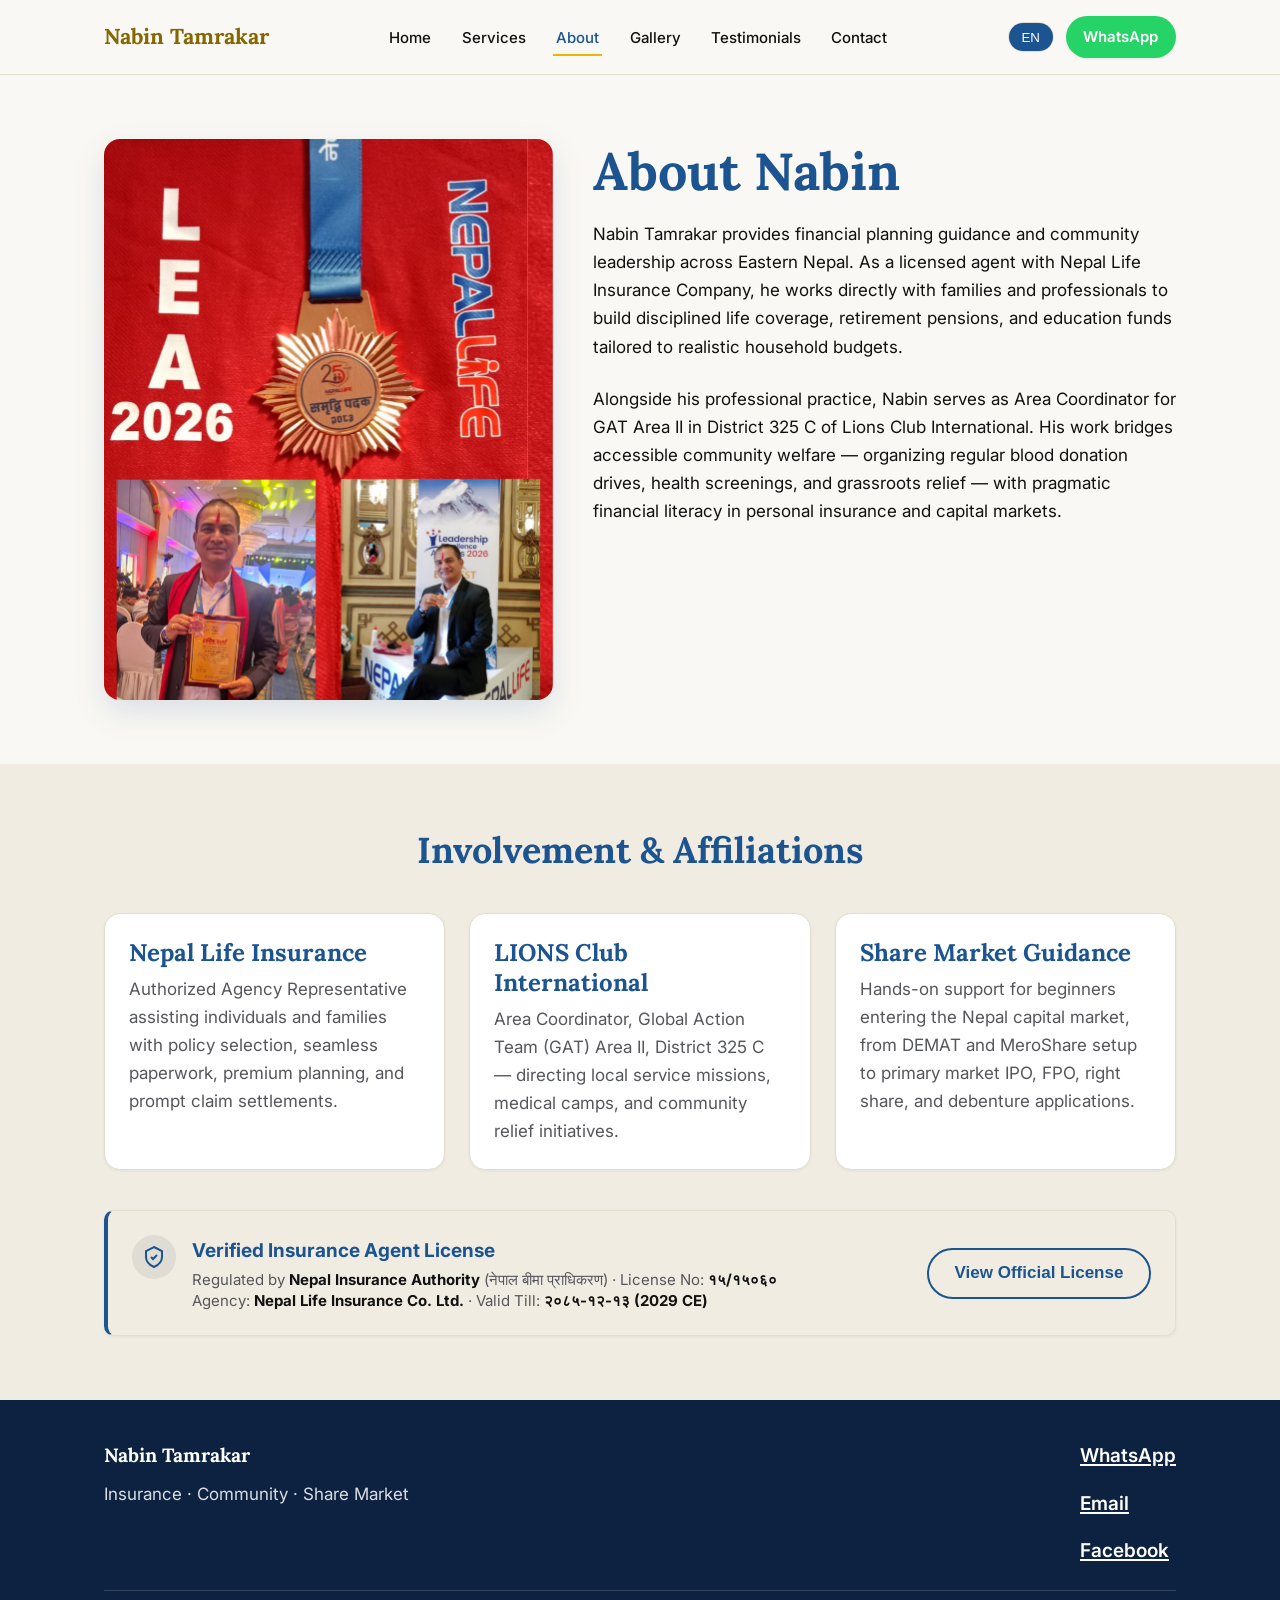
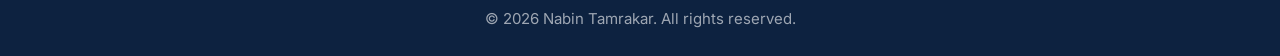
==== about.html @ e32ed609 "feat(license): generate optimized 94KB webp certificate preview and embed into modal" ====
<!doctype html>
<html lang="en">
<head>
  <meta charset="UTF-8" />
  <meta name="viewport" content="width=device-width, initial-scale=1.0, viewport-fit=cover" />
  <title>About | Nabin Tamrakar</title>
  <meta name="description" content="About Nabin Tamrakar — Nepal Life Insurance agent, LIONS Club member, and share market advisor." />
  <link rel="canonical" href="https://nabintmr.github.io/about.html" />
  <link rel="preconnect" href="https://fonts.googleapis.com">
  <link rel="preconnect" href="https://fonts.gstatic.com" crossorigin>
  <link href="https://fonts.googleapis.com/css2?family=Inter:wght@400;500;600;700&family=Lora:wght@600;700&display=swap" rel="stylesheet">
  <link rel="stylesheet" href="assets/css/tokens.css" />
  <link rel="stylesheet" href="assets/css/base.css" />
  <link rel="stylesheet" href="assets/css/components.css" />
</head>
<body>
  <a href="#main-content" class="skip-link"><span data-lang="en">Skip to main content</span><span data-lang="ne">मुख्य विषयमा जानुहोस्</span></a>

  <nav class="site-nav" aria-label="Primary navigation">
    <div class="container">
      <a href="index.html" class="nav-logo">
        <span data-lang="en">Nabin Tamrakar</span>
        <span data-lang="ne">नविन ताम्राकार</span>
      </a>
      <button class="nav-toggle" aria-label="Open menu" aria-expanded="false">
        <svg viewBox="0 0 24 24" fill="none" stroke="currentColor" stroke-width="2"><path d="M4 6h16M4 12h16M4 18h16"/></svg>
      </button>
      <ul class="nav-links">
        <li><a href="index.html"><span data-lang="en">Home</span><span data-lang="ne">गृहपृष्ठ</span></a></li>
        <li><a href="services.html"><span data-lang="en">Services</span><span data-lang="ne">सेवाहरू</span></a></li>
        <li><a href="about.html" class="active" aria-current="page"><span data-lang="en">About</span><span data-lang="ne">परिचय</span></a></li>
        <li><a href="gallery.html"><span data-lang="en">Gallery</span><span data-lang="ne">तस्बिरहरू</span></a></li>
        <li><a href="testimonials.html"><span data-lang="en">Testimonials</span><span data-lang="ne">प्रतिक्रिया</span></a></li>
        <li><a href="contact.html"><span data-lang="en">Contact</span><span data-lang="ne">सम्पर्क</span></a></li>
      </ul>
      <div style="display:flex; align-items:center; gap:0.75rem;">
        <div class="lang-toggle">
          <button type="button" data-lang="en">EN</button>
          <button type="button" data-lang="ne">ने</button>
        </div>
        <a class="nav-cta" href="https://wa.me/9779842649491" target="_blank" rel="noopener">WhatsApp</a>
      </div>
    </div>
  </nav>

  <main id="main-content">
    <section class="section" style="padding-top: var(--space-5);">
      <div class="container" style="display:grid; grid-template-columns: 1fr 1.3fr; gap: var(--space-4); align-items:start;">
        <div class="hero-photo">
          <img src="assets/images/nabin-tamrakar.png" alt="Nabin Tamrakar, Lions Club International Area Coordinator" width="842" height="1264" />
        </div>
        <div>
          <h1>
            <span data-lang="en">About Nabin</span>
            <span data-lang="ne">नविन ताम्राकारको परिचय</span>
          </h1>
          <p>
            <span data-lang="en">Nabin Tamrakar provides financial planning guidance and community leadership across Eastern Nepal. As a licensed agent with Nepal Life Insurance Company, he works directly with families and professionals to build disciplined life coverage, retirement pensions, and education funds tailored to realistic household budgets.</span>
            <span data-lang="ne">नविन ताम्राकार पूर्वी नेपालभर वित्तीय योजना र सामाजिक नेतृत्व प्रदान गर्दै आउनुभएको छ। नेपाल लाईफ इन्स्योरेन्स कम्पनीका इजाजतप्राप्त बीमा अभिकर्ताको रूपमा, उहाँले परिवार तथा पेशाकर्मीहरूलाई उपयुक्त पारिवारिक बजेट अनुसार बाल शिक्षा कोष, अवकाश पेन्सन र जीवन सुरक्षा योजना निर्माण गर्न प्रत्यक्ष सहयोग गर्नुहुन्छ।</span>
          </p>
          <p>
            <span data-lang="en">Alongside his professional practice, Nabin serves as Area Coordinator for GAT Area II in District 325 C of Lions Club International. His work bridges accessible community welfare — organizing regular blood donation drives, health screenings, and grassroots relief — with pragmatic financial literacy in personal insurance and capital markets.</span>
            <span data-lang="ne">आफ्नो व्यावसायिक अभ्याससँगै, नविन लायन्स क्लब इन्टरनेसनल, डिस्ट्रिक्ट ३२५ सी अन्तर्गत ग्याट एरिया २ का एरिया कोअर्डिनेटरको रूपमा कार्यरत हुनुहुन्छ। उहाँको कामले निःशुल्क स्वास्थ्य शिविर, रक्तदान कार्यक्रम र विपद् राहतजस्ता सामाजिक सेवाहरूलाई बीमा तथा सेयर बजारको वित्तीय साक्षरतासँग जोड्ने काम गर्दछ।</span>
          </p>
        </div>
      </div>
    </section>

    <section class="section section-alt">
      <div class="container">
        <div class="section-head">
          <h2>
            <span data-lang="en">Involvement &amp; Affiliations</span>
            <span data-lang="ne">आबद्धता तथा जिम्मेवारीहरू</span>
          </h2>
        </div>
        <div class="grid grid-3">
          <div class="card">
            <h3>
              <span data-lang="en">Nepal Life Insurance</span>
              <span data-lang="ne">नेपाल लाईफ इन्स्योरेन्स</span>
            </h3>
            <p>
              <span data-lang="en">Authorized Agency Representative assisting individuals and families with policy selection, seamless paperwork, premium planning, and prompt claim settlements.</span>
              <span data-lang="ne">इजाजतप्राप्त एजेन्सी म्यानेजर — उपयुक्त जीवन बीमा योजना छनोट, सहज कागजी प्रक्रिया, प्रिमियम भुक्तानी र दाबी भुक्तानीमा पूर्ण सहजीकरण।</span>
            </p>
          </div>
          <div class="card">
            <h3>
              <span data-lang="en">LIONS Club International</span>
              <span data-lang="ne">लायन्स क्लब इन्टरनेसनल</span>
            </h3>
            <p>
              <span data-lang="en">Area Coordinator, Global Action Team (GAT) Area II, District 325 C — directing local service missions, medical camps, and community relief initiatives.</span>
              <span data-lang="ne">एरिया कोअर्डिनेटर, ग्लोबल एक्सन टिम (GAT) एरिया २, डिस्ट्रिक्ट ३२५ सी — स्थानीय सेवा अभियान, स्वास्थ्य शिविर र सामाजिक राहत कार्यक्रमहरूको नेतृत्व।</span>
            </p>
          </div>
          <div class="card">
            <h3>
              <span data-lang="en">Share Market Guidance</span>
              <span data-lang="ne">सेयर बजार सहजीकरण</span>
            </h3>
            <p>
              <span data-lang="en">Hands-on support for beginners entering the Nepal capital market, from DEMAT and MeroShare setup to primary market IPO, FPO, right share, and debenture applications.</span>
              <span data-lang="ne">नेपाली पुँजी बजारमा नयाँ लगानीकर्ताहरूका लागि डिम्याट र मेरोसेयर खोल्नेदेखि आईपीओ, एफपीओ, हकप्रद सेयर र ऋणपत्र आवेदनमा सरल सहायता।</span>
            </p>
          </div>
        </div>

        <div class="credential-banner">
          <div class="credential-info">
            <div class="credential-badge-icon" aria-hidden="true">
              <svg viewBox="0 0 24 24" fill="none" stroke="currentColor" stroke-width="2"><path d="M12 2l8 4v6c0 5-3.5 8-8 10-4.5-2-8-5-8-10V6l8-4z"/><path d="M9 12l2 2 4-4"/></svg>
            </div>
            <div>
              <div class="credential-title">
                <span data-lang="en">Verified Insurance Agent License</span>
                <span data-lang="ne">प्रमाणीकृत बीमा अभिकर्ता इजाजतपत्र</span>
              </div>
              <div class="credential-sub">
                <span data-lang="en">
                  Regulated by <strong>Nepal Insurance Authority</strong> (नेपाल बीमा प्राधिकरण) · License No: <strong>१५/१५०६०</strong><br />
                  Agency: <strong>Nepal Life Insurance Co. Ltd.</strong> · Valid Till: <strong>२०८५-१२-१३ (2029 CE)</strong>
                </span>
                <span data-lang="ne">
                  नियामक निकाय: <strong>नेपाल बीमा प्राधिकरण</strong> · इजाजतपत्र नं: <strong>१५/१५०६०</strong><br />
                  बीमक: <strong>श्री नेपाल लाईफ इन्स्योरेन्स कं. लि.</strong> · बहाल रहने मिति: <strong>२०८५-१२-१३</strong>
                </span>
              </div>
            </div>
          </div>
          <div class="credential-action">
            <button type="button" class="btn btn-outline open-license-modal">
              <span data-lang="en">View Official License</span>
              <span data-lang="ne">आधिकारिक इजाजतपत्र हेर्नुहोस्</span>
            </button>
          </div>
        </div>
      </div>
    </section>

    <!-- Native Accessible Dialog Modal for Official License -->
    <dialog id="license-modal" class="license-dialog" aria-labelledby="license-dialog-title">
      <div class="dialog-content">
        <div class="dialog-header">
          <h3 id="license-dialog-title">बीमा अभिकर्ताको इजाजतपत्र (Agent License)</h3>
          <button type="button" class="dialog-close-btn close-license-modal" aria-label="Close dialog">&times;</button>
        </div>
        <p style="font-size: var(--fs-small); color: var(--color-ink-soft); margin-bottom: var(--space-2);">
          Regulated under Section 91(2) of Insurance Act, 2079 &amp; Rule 41 of Insurance Regulations, 2081.
        </p>

        <div class="license-image-wrap">
          <img src="assets/docs/license-preview.webp" alt="आधिकारिक बीमा अभिकर्ता इजाजतपत्र - नेपाल बीमा प्राधिकरण (Nepal Insurance Authority License No. 15/15060)" width="1240" height="1755" loading="lazy" decoding="async" />
        </div>

        <table class="license-meta-table">
          <tbody>
            <tr>
              <th>नियामक निकाय (Authority)</th>
              <td>नेपाल बीमा प्राधिकरण (Nepal Insurance Authority)</td>
            </tr>
            <tr>
              <th>इजाजतपत्र नं (License No.)</th>
              <td><strong>१५/१५०६०</strong></td>
            </tr>
            <tr>
              <th>अभिकर्ताको नाम (Agent Name)</th>
              <td>श्री नविन ताम्राकार (Mr. Nabin Tamrakar)</td>
            </tr>
            <tr>
              <th>बीमक कम्पनी (Insurer)</th>
              <td>श्री नेपाल लाईफ इन्स्योरेन्स कं. लि. (Nepal Life Insurance Co. Ltd.)</td>
            </tr>
            <tr>
              <th>इजाजतपत्र प्रकार (Category)</th>
              <td>जीवन बीमा (Life Insurance)</td>
            </tr>
            <tr>
              <th>जारी मिति (Issued Date)</th>
              <td>२०६४-०९-२२ (06 Jan 2008)</td>
            </tr>
            <tr>
              <th>पछिल्लो नवीकरण (Last Renewal)</th>
              <td>२०८२-११-११ (23 Feb 2026)</td>
            </tr>
            <tr>
              <th>बहाल रहने मिति (Valid Until)</th>
              <td><span style="display:inline-block; padding:0.15rem 0.5rem; background:#e8f5e9; color:#2e7d32; font-weight:700; border-radius:4px;">२०८५-१२-१३ (26 Mar 2029)</span></td>
            </tr>
            <tr>
              <th>अख्तियारवाला (Signatory)</th>
              <td>सहायक निर्देशक (Assistant Director), नेपाल बीमा प्राधिकरण</td>
            </tr>
          </tbody>
        </table>

        <div class="dialog-actions">
          <a href="assets/docs/Nabin's_AgentLicense.pdf" target="_blank" rel="noopener" class="btn btn-primary" download>
            <svg width="18" height="18" viewBox="0 0 24 24" fill="none" stroke="currentColor" stroke-width="2"><path d="M21 15v4a2 2 0 0 1-2 2H5a2 2 0 0 1-2-2v-4"/><polyline points="7 10 12 15 17 10"/><line x1="12" y1="15" x2="12" y2="3"/></svg>
            <span data-lang="en">Download PDF</span>
            <span data-lang="ne">मूल PDF डाउनलोड गर्नुहोस्</span>
          </a>
          <button type="button" class="btn btn-outline close-license-modal">
            <span data-lang="en">Close</span>
            <span data-lang="ne">बन्द गर्नुहोस्</span>
          </button>
        </div>
      </div>
    </dialog>
  </main>

  <footer class="site-footer">
    <div class="container">
      <div class="footer-grid">
        <div>
          <div class="footer-brand">
            <span data-lang="en">Nabin Tamrakar</span>
            <span data-lang="ne">नविन ताम्राकार</span>
          </div>
          <p style="margin-top:0.5rem; max-width:32ch;">
            <span data-lang="en">Insurance · Community · Share Market</span>
            <span data-lang="ne">बीमा · सामाजिक सेवा · सेयर बजार</span>
          </p>
        </div>
        <ul class="contact-list">
          <li><a href="https://wa.me/9779842649491" target="_blank" rel="noopener">WhatsApp</a></li>
          <li><a href="mailto:nabintmr@gmail.com">Email</a></li>
          <li><a href="https://www.facebook.com/nabintmr" target="_blank" rel="noopener">Facebook</a></li>
        </ul>
      </div>
      <div class="footer-bottom">&copy; 2026 Nabin Tamrakar. All rights reserved.</div>
    </div>
  </footer>

  <div class="mobile-cta-bar">
    <a href="https://wa.me/9779842649491" class="btn btn-primary" target="_blank" rel="noopener">
      <span data-lang="en">Message on WhatsApp</span>
      <span data-lang="ne">ह्वाट्सएपमा कुरा गर्नुहोस्</span>
    </a>
  </div>

  <script src="assets/js/script.js"></script>
</body>
</html>
---- assets/css/tokens.css ----
:root {
  /* Color — exact brand colors, verified:
     Nepal Life Insurance: Matisse blue #1b5490, Cod Gray #111111 (Brandfetch)
     Lions Clubs International: Yellow #ebb700, Blue #00338d, Dark Blue #0d2240
     (official LCI brand guidelines). Gold-text is a darker same-hue variant
     for WCAG-AA text contrast; the exact brand yellow fails as text-on-paper. */
  --color-navy: #1b5490;
  --color-navy-dark: #0d2240;
  --color-gold: #ebb700;
  --color-gold-light: #f4d668;
  --color-gold-text: #846700; /* WCAG-AA-safe variant of Lions yellow for text on light backgrounds */
  --color-paper: #FAF8F4;
  --color-paper-alt: #F1ECE1;
  --color-ink: #111111;
  --color-ink-soft: #55565a;
  --color-sage: #5C7A5C;
  --color-border: #E3DDCC;
  --color-white: #FFFFFF;
  --color-whatsapp: #25D366;

  /* Type */
  --font-display: 'Lora', Georgia, serif;
  --font-body: 'Inter', -apple-system, BlinkMacSystemFont, 'Segoe UI', sans-serif;

  --fs-body: 1.0625rem;      /* 17px base, generous */
  --fs-body-lg: 1.1875rem;
  --fs-small: 0.9375rem;
  --fs-h1: clamp(2rem, 5vw + 1rem, 3.25rem);
  --fs-h2: clamp(1.6rem, 3vw + 1rem, 2.25rem);
  --fs-h3: clamp(1.2rem, 2vw + 1rem, 1.5rem);
  --lh-body: 1.65;
  --lh-heading: 1.25;

  /* Spacing */
  --space-1: 0.5rem;
  --space-2: 1rem;
  --space-3: 1.5rem;
  --space-4: 2.5rem;
  --space-5: 4rem;
  --space-6: 6rem;

  /* Layout */
  --content-width: 1120px;
  --radius: 10px;
  --radius-lg: 16px;
  --shadow-sm: 0 1px 3px rgba(27, 84, 144, 0.08);
  --shadow-md: 0 4px 16px rgba(27, 84, 144, 0.10);
  --shadow-lg: 0 12px 32px rgba(27, 84, 144, 0.14);

  /* Motion */
  --ease: cubic-bezier(0.4, 0, 0.2, 1);
  --dur: 0.2s;
}

@media (prefers-reduced-motion: reduce) {
  *, *::before, *::after {
    animation-duration: 0.01ms !important;
    animation-iteration-count: 1 !important;
    transition-duration: 0.01ms !important;
    scroll-behavior: auto !important;
  }
}
---- assets/css/base.css ----
*, *::before, *::after { box-sizing: border-box; }
html { scroll-behavior: smooth; -webkit-text-size-adjust: 100%; }

body {
  margin: 0;
  font-family: var(--font-body);
  font-size: var(--fs-body);
  line-height: var(--lh-body);
  color: var(--color-ink);
  background: var(--color-paper);
  -webkit-font-smoothing: antialiased;
}

img, svg { max-width: 100%; display: block; }

h1, h2, h3, h4 {
  font-family: var(--font-display);
  line-height: var(--lh-heading);
  color: var(--color-navy);
  margin: 0 0 var(--space-2);
  font-weight: 700;
}
h1 { font-size: var(--fs-h1); }
h2 { font-size: var(--fs-h2); }
h3 { font-size: var(--fs-h3); }

p { margin: 0 0 var(--space-3); }
a { color: var(--color-navy); text-decoration-thickness: 1.5px; text-underline-offset: 2px; }
a:focus-visible, button:focus-visible, [tabindex]:focus-visible {
  outline: 3px solid var(--color-gold);
  outline-offset: 2px;
}

ul { padding-left: 1.2em; }

.container {
  max-width: var(--content-width);
  margin: 0 auto;
  padding: 0 var(--space-3);
}

.visually-hidden {
  position: absolute; width: 1px; height: 1px;
  padding: 0; margin: -1px; overflow: hidden;
  clip: rect(0,0,0,0); white-space: nowrap; border: 0;
}

.skip-link {
  position: absolute; left: 0; top: -60px;
  background: var(--color-navy); color: #fff;
  padding: var(--space-1) var(--space-2);
  z-index: 1000; border-radius: 0 0 8px 0;
  transition: top var(--dur) var(--ease);
}
.skip-link:focus { top: 0; }
---- assets/css/components.css ----
/* ---------- Nav ---------- */
.site-nav {
  position: sticky; top: 0; z-index: 100;
  background: rgba(250, 248, 244, 0.94);
  backdrop-filter: blur(8px);
  border-bottom: 1px solid var(--color-border);
}
.site-nav .container {
  display: flex; align-items: center; justify-content: space-between;
  padding-top: var(--space-2); padding-bottom: var(--space-2);
  gap: var(--space-2);
}
.nav-logo {
  font-family: var(--font-display);
  font-weight: 700; font-size: 1.35rem;
  color: var(--color-navy); text-decoration: none;
  display: flex; align-items: center; gap: 0.5rem;
}
.nav-logo span { color: var(--color-gold-text); }
.nav-links {
  list-style: none; display: flex; gap: var(--space-3);
  margin: 0; padding: 0; flex-wrap: wrap;
}
.nav-links a {
  text-decoration: none; color: var(--color-ink);
  font-weight: 500; font-size: var(--fs-small);
  padding: 0.4rem 0.2rem; border-bottom: 2px solid transparent;
  transition: border-color var(--dur) var(--ease), color var(--dur) var(--ease);
}
.nav-links a:hover, .nav-links a.active { color: var(--color-navy); border-color: var(--color-gold); }
.nav-toggle { display: none; }

.nav-cta {
  display: inline-flex; align-items: center; gap: 0.4rem;
  background: var(--color-whatsapp); color: #fff;
  padding: 0.55rem 1.1rem; border-radius: 999px;
  font-weight: 600; font-size: var(--fs-small);
  text-decoration: none; white-space: nowrap;
  box-shadow: var(--shadow-sm);
  transition: transform var(--dur) var(--ease), box-shadow var(--dur) var(--ease);
}
.nav-cta:hover { transform: translateY(-1px); box-shadow: var(--shadow-md); }

@media (max-width: 780px) {
  .nav-links {
    display: none;
    position: absolute; left: 0; right: 0; top: 100%;
    background: var(--color-paper);
    flex-direction: column; gap: 0;
    border-bottom: 1px solid var(--color-border);
    box-shadow: var(--shadow-md);
  }
  .nav-links.open { display: flex; }
  .nav-links li { width: 100%; }
  .nav-links a { display: block; padding: var(--space-2) var(--space-3); }
  .nav-toggle {
    display: inline-flex; align-items: center; justify-content: center;
    width: 44px; height: 44px; border: none; background: none;
    cursor: pointer; color: var(--color-navy);
  }
  .nav-toggle svg { width: 26px; height: 26px; }
}

/* ---------- Buttons ---------- */
.btn {
  display: inline-flex; align-items: center; justify-content: center; gap: 0.5rem;
  padding: 0.85rem 1.6rem; border-radius: 999px;
  font-weight: 600; font-size: var(--fs-body);
  text-decoration: none; cursor: pointer; border: 2px solid transparent;
  min-height: 48px;
  transition: transform var(--dur) var(--ease), box-shadow var(--dur) var(--ease), background var(--dur) var(--ease);
}
.btn-primary { background: var(--color-whatsapp); color: #fff; box-shadow: var(--shadow-sm); }
.btn-primary:hover { transform: translateY(-2px); box-shadow: var(--shadow-md); }
.btn-outline { background: transparent; border-color: var(--color-navy); color: var(--color-navy); }
.btn-outline:hover { background: var(--color-navy); color: #fff; }

/* ---------- Hero ---------- */
.hero {
  padding: var(--space-6) 0 var(--space-5);
  background: linear-gradient(180deg, var(--color-paper-alt) 0%, var(--color-paper) 100%);
}
.hero .container { display: grid; gap: var(--space-4); grid-template-columns: 1.1fr 0.9fr; align-items: center; }
.hero-eyebrow {
  display: inline-block; font-size: var(--fs-small); font-weight: 700;
  letter-spacing: 0.04em; text-transform: uppercase; color: var(--color-gold-text);
  margin-bottom: var(--space-1);
}
.hero-desc { font-size: var(--fs-body-lg); color: var(--color-ink-soft); max-width: 46ch; }
.hero-actions { display: flex; gap: var(--space-2); flex-wrap: wrap; margin-top: var(--space-3); }
.hero-photo {
  border-radius: var(--radius-lg); overflow: hidden; box-shadow: var(--shadow-lg);
  aspect-ratio: 4/5; background: var(--color-paper-alt);
}
.hero-photo img { width: 100%; height: 100%; object-fit: cover; }

@media (max-width: 860px) {
  .hero .container { grid-template-columns: 1fr; }
  .hero-photo { max-width: 320px; margin: 0 auto; }
}

/* ---------- Trust strip (signature element) ---------- */
.trust-strip { background: var(--color-navy); padding: var(--space-3) 0; }
.trust-strip .container {
  display: flex; flex-wrap: wrap; gap: var(--space-3);
  justify-content: center; align-items: center;
}
.trust-chip {
  display: flex; align-items: center; gap: 0.6rem;
  color: #fff; font-size: var(--fs-small); font-weight: 600;
}
.trust-chip .chip-icon {
  width: 34px; height: 34px; border-radius: 50%;
  background: rgba(255,255,255,0.12); display: flex; align-items: center; justify-content: center;
  color: var(--color-gold-light); flex-shrink: 0;
}
.trust-chip .chip-icon svg { width: 18px; height: 18px; }

/* ---------- Sections ---------- */
.section { padding: var(--space-5) 0; }
.section-alt { background: var(--color-paper-alt); }
.section-head { text-align: center; max-width: 640px; margin: 0 auto var(--space-4); }
.section-head p { color: var(--color-ink-soft); }

/* ---------- Card grid ---------- */
.grid { display: grid; gap: var(--space-3); }
.grid-3 { grid-template-columns: repeat(3, 1fr); }
.grid-2 { grid-template-columns: repeat(2, 1fr); }
@media (max-width: 860px) { .grid-3, .grid-2 { grid-template-columns: 1fr; } }

.card {
  background: #fff; border: 1px solid var(--color-border);
  border-radius: var(--radius-lg); padding: var(--space-3);
  box-shadow: var(--shadow-sm);
}
.card-icon {
  width: 52px; height: 52px; border-radius: 12px;
  background: var(--color-paper-alt); color: var(--color-navy);
  display: flex; align-items: center; justify-content: center;
  margin-bottom: var(--space-2);
}
.card-icon svg { width: 26px; height: 26px; }
.card h3 { margin-bottom: 0.4rem; }
.card p { color: var(--color-ink-soft); margin-bottom: 0; }

/* ---------- Testimonial ---------- */
.testimonial {
  background: #fff; border-left: 4px solid var(--color-gold);
  border-radius: var(--radius); padding: var(--space-3);
  box-shadow: var(--shadow-sm);
}
.testimonial p { font-style: italic; color: var(--color-ink); }
.testimonial-name { font-weight: 700; color: var(--color-navy); font-style: normal; margin-top: var(--space-1); }
.testimonial-name span { display: block; font-weight: 400; font-size: var(--fs-small); color: var(--color-ink-soft); }

/* ---------- Gallery ---------- */
.gallery-grid {
  display: grid; gap: var(--space-2);
  grid-template-columns: repeat(3, 1fr);
}
.gallery-grid img, .gallery-grid .gallery-ph {
  border-radius: var(--radius); aspect-ratio: 1/1; object-fit: cover;
  width: 100%; box-shadow: var(--shadow-sm);
}
.gallery-ph {
  display: flex; align-items: center; justify-content: center;
  background: var(--color-paper-alt); color: var(--color-ink-soft); font-size: var(--fs-small);
}
@media (max-width: 640px) { .gallery-grid { grid-template-columns: repeat(2, 1fr); } }

/* ---------- Contact ---------- */
.contact-grid { display: grid; gap: var(--space-4); grid-template-columns: 1fr 1fr; }
@media (max-width: 860px) { .contact-grid { grid-template-columns: 1fr; } }
.contact-list { list-style: none; padding: 0; margin: 0; display: flex; flex-direction: column; gap: var(--space-2); }
.contact-list li { display: flex; align-items: center; gap: var(--space-2); font-size: var(--fs-body-lg); }
.contact-list .chip-icon {
  width: 44px; height: 44px; border-radius: 12px; flex-shrink: 0;
  background: var(--color-paper-alt); color: var(--color-navy);
  display: flex; align-items: center; justify-content: center;
}
.contact-list a { font-weight: 600; }

form.contact-form { display: flex; flex-direction: column; gap: var(--space-2); }
.contact-form label { font-weight: 600; font-size: var(--fs-small); margin-bottom: 0.3rem; display: block; }
.contact-form input, .contact-form textarea {
  width: 100%; font: inherit; padding: 0.8rem 1rem;
  border: 1.5px solid var(--color-border); border-radius: var(--radius);
  background: #fff; color: var(--color-ink);
}
.contact-form input:focus, .contact-form textarea:focus {
  outline: none; border-color: var(--color-navy);
}

/* ---------- Footer ---------- */
.site-footer { background: var(--color-navy-dark); color: rgba(255,255,255,0.85); padding: var(--space-4) 0 var(--space-3); }
.site-footer a { color: #fff; }
.footer-grid { display: flex; flex-wrap: wrap; justify-content: space-between; gap: var(--space-3); margin-bottom: var(--space-3); }
.footer-brand { font-family: var(--font-display); font-size: 1.2rem; color: #fff; font-weight: 700; }
.footer-bottom {
  border-top: 1px solid rgba(255,255,255,0.15); padding-top: var(--space-2);
  font-size: var(--fs-small); text-align: center; color: rgba(255,255,255,0.6);
}

/* ---------- Sticky mobile WhatsApp bar ---------- */
.mobile-cta-bar {
  display: none;
  position: fixed; bottom: 0; left: 0; right: 0; z-index: 200;
  background: #fff; border-top: 1px solid var(--color-border);
  padding: var(--space-1) var(--space-2);
  box-shadow: 0 -4px 16px rgba(0,0,0,0.08);
}
.mobile-cta-bar .btn { width: 100%; }
@media (max-width: 780px) {
  .mobile-cta-bar { display: block; }
  body { padding-bottom: 76px; }
}

/* ---------- Lang toggle ---------- */
.lang-toggle {
  display: inline-flex; border: 1.5px solid var(--color-border);
  border-radius: 999px; overflow: hidden; font-size: var(--fs-small); font-weight: 600;
}
.lang-toggle button {
  border: none; background: #fff; color: var(--color-ink-soft);
  padding: 0.4rem 0.8rem; cursor: pointer;
}
.lang-toggle button.active { background: var(--color-navy); color: #fff; }

[data-lang="ne"] { display: none; }
html[lang="ne"] [data-lang="en"] { display: none; }
html[lang="ne"] [data-lang="ne"] { display: inline; }
html[lang="ne"] [data-lang="ne"].block { display: block; }

/* ---------- Verified Credential Banner & Modal Dialog ---------- */
.credential-banner {
  background: var(--color-paper-alt);
  border: 1px solid var(--color-border);
  border-left: 4px solid var(--color-navy);
  border-radius: var(--radius);
  padding: var(--space-3);
  display: flex;
  align-items: center;
  justify-content: space-between;
  gap: var(--space-3);
  box-shadow: var(--shadow-sm);
  margin-top: var(--space-4);
}
.credential-info {
  display: flex;
  align-items: flex-start;
  gap: var(--space-2);
}
.credential-badge-icon {
  width: 44px;
  height: 44px;
  border-radius: 50%;
  background: rgba(15, 30, 54, 0.08);
  color: var(--color-navy);
  display: flex;
  align-items: center;
  justify-content: center;
  flex-shrink: 0;
}
.credential-badge-icon svg {
  width: 24px;
  height: 24px;
}
.credential-title {
  font-weight: 700;
  font-size: var(--fs-body-lg);
  color: var(--color-navy);
  margin-bottom: 0.2rem;
}
.credential-sub {
  font-size: var(--fs-small);
  color: var(--color-ink-soft);
  line-height: 1.4;
}
.credential-sub strong {
  color: var(--color-ink);
}
.credential-action {
  flex-shrink: 0;
}
@media (max-width: 680px) {
  .credential-banner {
    flex-direction: column;
    align-items: stretch;
  }
  .credential-action .btn {
    width: 100%;
  }
}

/* Native Dialog Modal (Baseline widely available) */
dialog.license-dialog {
  border: none;
  border-radius: var(--radius-lg);
  padding: 0;
  max-width: 680px;
  width: calc(100% - 2rem);
  box-shadow: var(--shadow-lg);
  background: #fff;
  color: var(--color-ink);
  overflow: hidden;
}
dialog.license-dialog::backdrop {
  background: rgba(15, 30, 54, 0.65);
  backdrop-filter: blur(4px);
}
.dialog-content {
  padding: var(--space-3);
  max-height: 85vh;
  overflow-y: auto;
}
.dialog-header {
  display: flex;
  align-items: center;
  justify-content: space-between;
  border-bottom: 1px solid var(--color-border);
  padding-bottom: var(--space-2);
  margin-bottom: var(--space-2);
}
.dialog-header h3 {
  font-size: 1.25rem;
  color: var(--color-navy);
  margin: 0;
}
.dialog-close-btn {
  background: none;
  border: none;
  width: 36px;
  height: 36px;
  border-radius: 50%;
  display: flex;
  align-items: center;
  justify-content: center;
  cursor: pointer;
  color: var(--color-ink-soft);
  font-size: 1.25rem;
  transition: background var(--dur) var(--ease), color var(--dur) var(--ease);
}
.dialog-close-btn:hover {
  background: var(--color-paper-alt);
  color: var(--color-ink);
}
.license-meta-table {
  width: 100%;
  border-collapse: collapse;
  font-size: var(--fs-small);
  margin-top: var(--space-2);
  margin-bottom: var(--space-3);
}
.license-meta-table th,
.license-meta-table td {
  padding: 0.6rem 0.75rem;
  text-align: left;
  border-bottom: 1px solid var(--color-border);
  vertical-align: top;
}
.license-meta-table th {
  background: var(--color-paper-alt);
  color: var(--color-navy);
  font-weight: 600;
  width: 35%;
}
.license-image-wrap {
  margin: var(--space-2) 0 var(--space-3);
  border: 1px solid var(--color-border);
  border-radius: var(--radius);
  overflow: hidden;
  background: var(--color-paper-alt);
  box-shadow: var(--shadow-sm);
}
.license-image-wrap img {
  display: block;
  width: 100%;
  height: auto;
}
.dialog-actions {
  display: flex;
  gap: var(--space-2);
  flex-wrap: wrap;
  justify-content: flex-end;
  border-top: 1px solid var(--color-border);
  padding-top: var(--space-2);
  margin-top: var(--space-2);
}
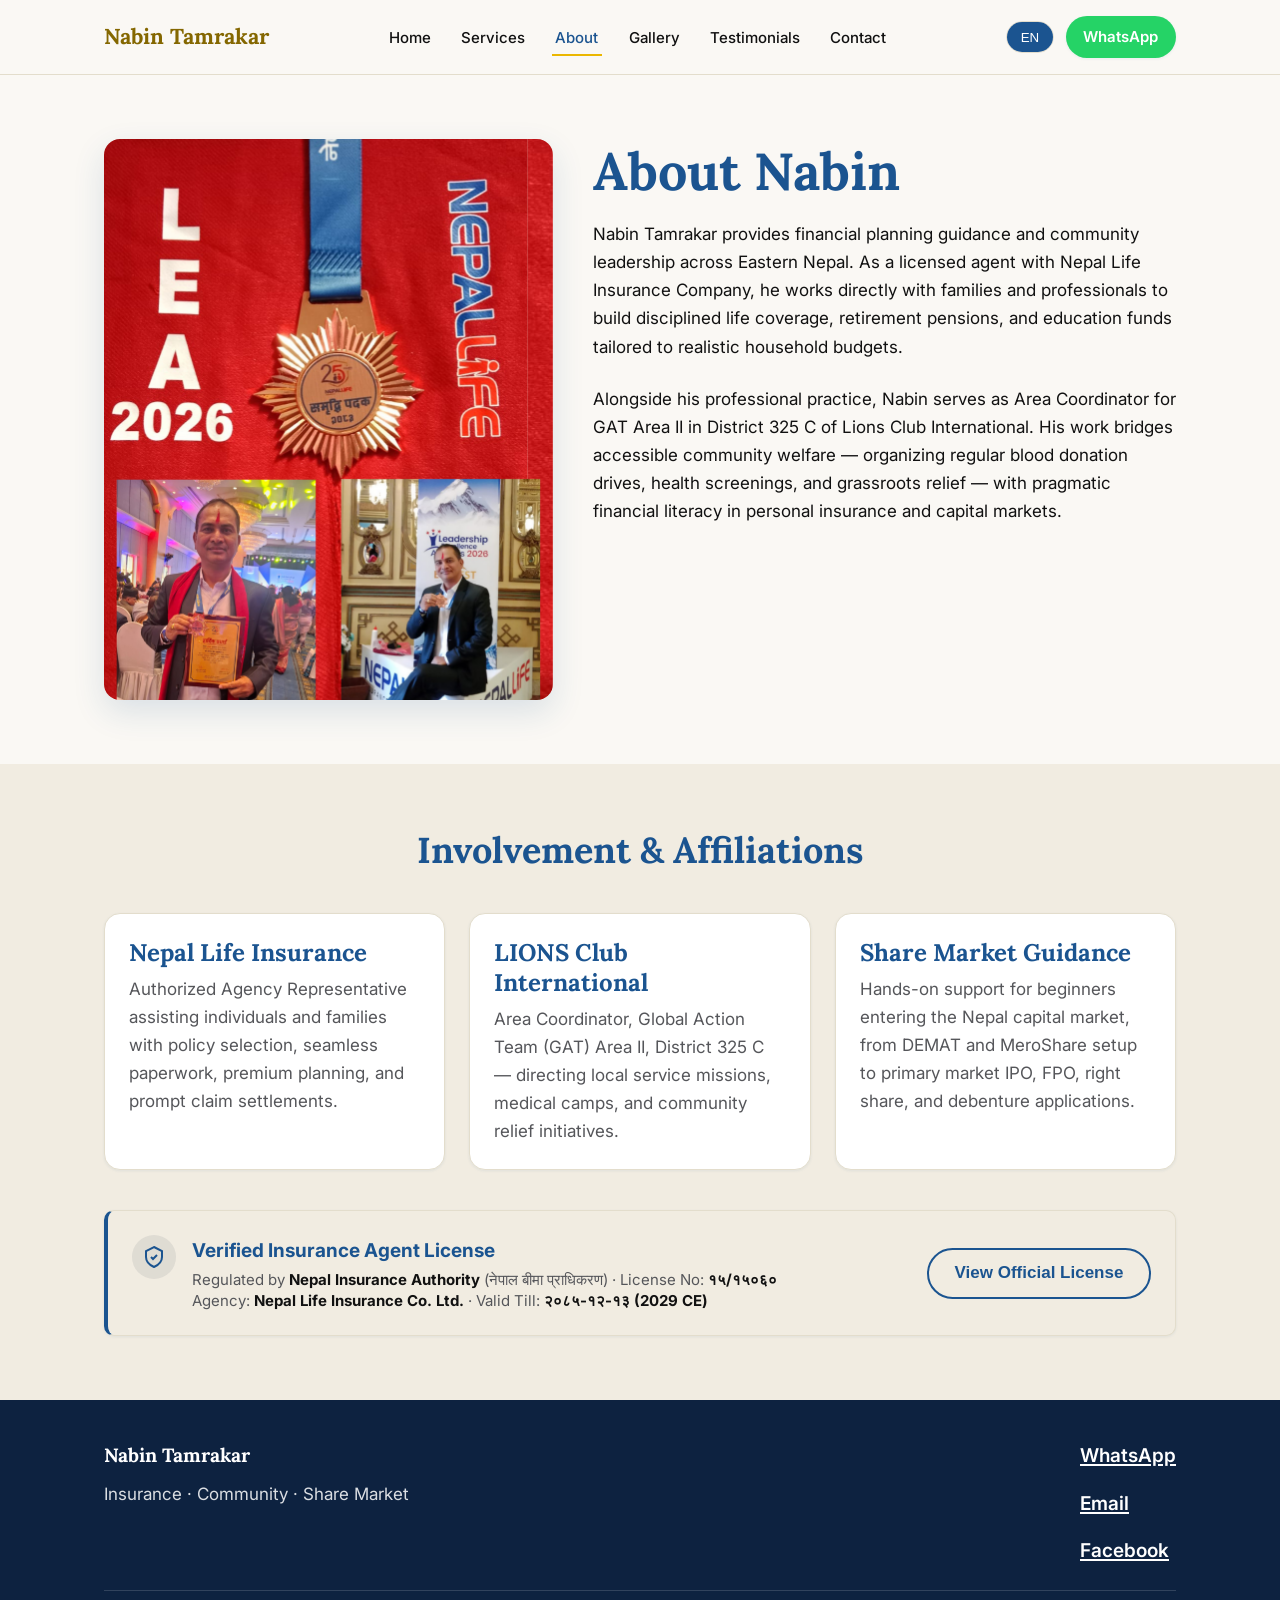
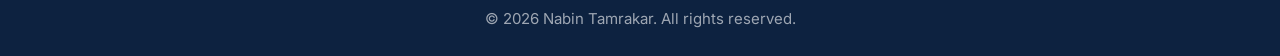
==== commit d9b15781: "security(license): enforce strict view-only protection and remove direct pdf download link" ====
--- a/about.html
+++ b/about.html
@@ -150,8 +150,11 @@
           Regulated under Section 91(2) of Insurance Act, 2079 &amp; Rule 41 of Insurance Regulations, 2081.
         </p>
 
-        <div class="license-image-wrap">
-          <img src="assets/docs/license-preview.webp" alt="आधिकारिक बीमा अभिकर्ता इजाजतपत्र - नेपाल बीमा प्राधिकरण (Nepal Insurance Authority License No. 15/15060)" width="1240" height="1755" loading="lazy" decoding="async" />
+        <div class="license-image-wrap" oncontextmenu="return false;">
+          <div class="license-view-guard" aria-hidden="true">
+            <span class="license-watermark">FOR VERIFICATION ONLY · प्रतिलिपि अनाधिकृत</span>
+          </div>
+          <img src="assets/docs/license-preview.webp" alt="आधिकारिक बीमा अभिकर्ता इजाजतपत्र - नेपाल बीमा प्राधिकरण (Nepal Insurance Authority License No. 15/15060)" width="1240" height="1755" loading="lazy" decoding="async" draggable="false" />
         </div>
 
         <table class="license-meta-table">
@@ -196,11 +199,6 @@
         </table>
 
         <div class="dialog-actions">
-          <a href="assets/docs/Nabin's_AgentLicense.pdf" target="_blank" rel="noopener" class="btn btn-primary" download>
-            <svg width="18" height="18" viewBox="0 0 24 24" fill="none" stroke="currentColor" stroke-width="2"><path d="M21 15v4a2 2 0 0 1-2 2H5a2 2 0 0 1-2-2v-4"/><polyline points="7 10 12 15 17 10"/><line x1="12" y1="15" x2="12" y2="3"/></svg>
-            <span data-lang="en">Download PDF</span>
-            <span data-lang="ne">मूल PDF डाउनलोड गर्नुहोस्</span>
-          </a>
           <button type="button" class="btn btn-outline close-license-modal">
             <span data-lang="en">Close</span>
             <span data-lang="ne">बन्द गर्नुहोस्</span>
--- a/assets/css/components.css
+++ b/assets/css/components.css
@@ -217,14 +217,34 @@
 
 /* ---------- Lang toggle ---------- */
 .lang-toggle {
-  display: inline-flex; border: 1.5px solid var(--color-border);
-  border-radius: 999px; overflow: hidden; font-size: var(--fs-small); font-weight: 600;
+  display: inline-flex;
+  border: 1.5px solid var(--color-border);
+  border-radius: 999px;
+  overflow: hidden;
+  font-size: var(--fs-small);
+  font-weight: 600;
+  position: relative;
+  z-index: 10;
 }
 .lang-toggle button {
-  border: none; background: #fff; color: var(--color-ink-soft);
-  padding: 0.4rem 0.8rem; cursor: pointer;
-}
-.lang-toggle button.active { background: var(--color-navy); color: #fff; }
+  border: none;
+  background: #fff;
+  color: var(--color-ink-soft);
+  padding: 0.45rem 0.85rem;
+  cursor: pointer;
+  user-select: none;
+  -webkit-user-select: none;
+  transition: background var(--dur) var(--ease), color var(--dur) var(--ease);
+}
+.lang-toggle button:hover {
+  background: var(--color-paper-alt);
+  color: var(--color-navy);
+}
+.lang-toggle button.active {
+  background: var(--color-navy);
+  color: #fff;
+  cursor: default;
+}
 
 [data-lang="ne"] { display: none; }
 html[lang="ne"] [data-lang="en"] { display: none; }
@@ -365,17 +385,46 @@
   width: 35%;
 }
 .license-image-wrap {
+  position: relative;
   margin: var(--space-2) 0 var(--space-3);
   border: 1px solid var(--color-border);
   border-radius: var(--radius);
   overflow: hidden;
   background: var(--color-paper-alt);
   box-shadow: var(--shadow-sm);
+  user-select: none;
+  -webkit-user-select: none;
+  -moz-user-select: none;
+  -ms-user-select: none;
 }
 .license-image-wrap img {
   display: block;
   width: 100%;
   height: auto;
+  pointer-events: none;
+  -webkit-touch-callout: none;
+}
+.license-view-guard {
+  position: absolute;
+  inset: 0;
+  z-index: 5;
+  background: transparent;
+  display: flex;
+  align-items: center;
+  justify-content: center;
+  pointer-events: auto;
+}
+.license-watermark {
+  font-family: var(--font-display);
+  font-size: clamp(1.4rem, 4vw, 2.4rem);
+  font-weight: 700;
+  color: rgba(27, 84, 144, 0.14);
+  text-transform: uppercase;
+  letter-spacing: 0.15em;
+  transform: rotate(-30deg);
+  pointer-events: none;
+  user-select: none;
+  white-space: nowrap;
 }
 .dialog-actions {
   display: flex;
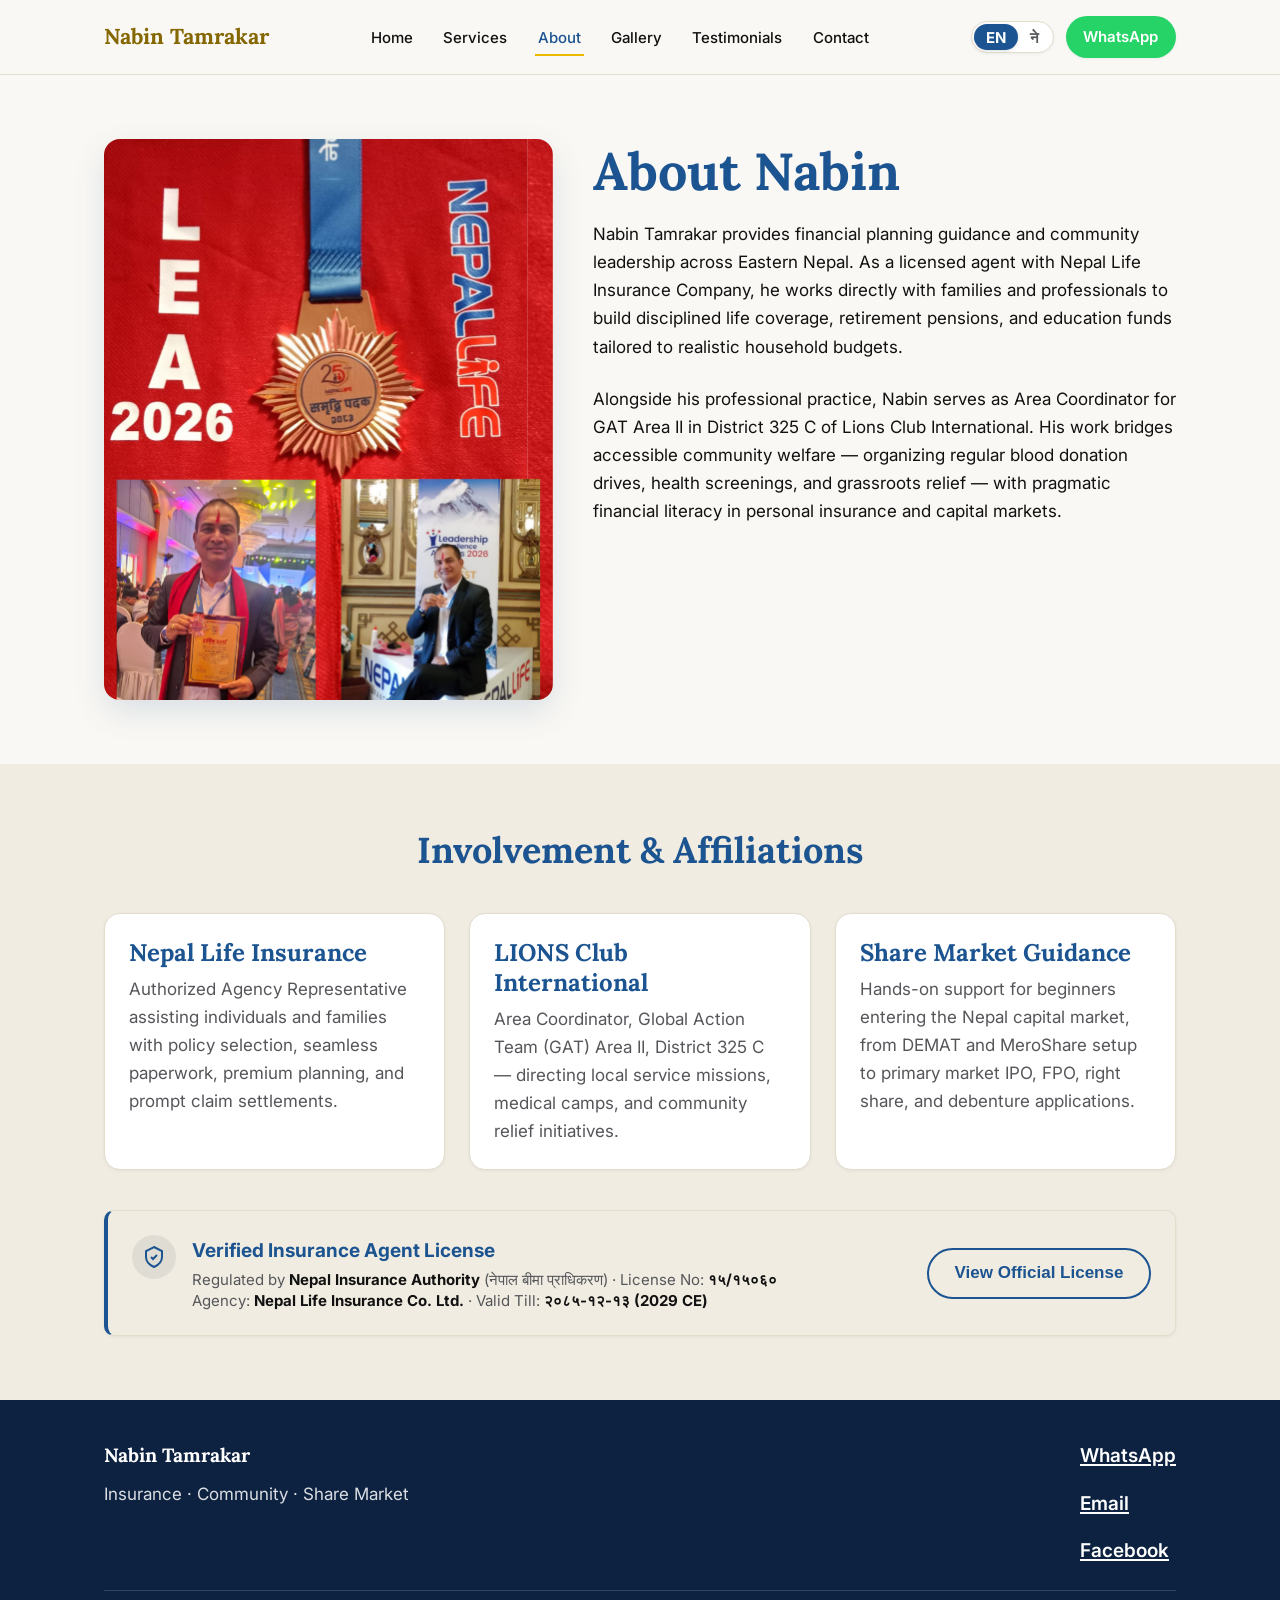
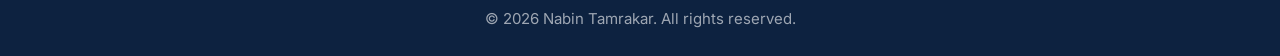
==== commit 6134357e: "fix(i18n): isolate language toggle buttons from content display rules and add bidirectional click to" ====
--- a/about.html
+++ b/about.html
@@ -33,10 +33,10 @@
         <li><a href="testimonials.html"><span data-lang="en">Testimonials</span><span data-lang="ne">प्रतिक्रिया</span></a></li>
         <li><a href="contact.html"><span data-lang="en">Contact</span><span data-lang="ne">सम्पर्क</span></a></li>
       </ul>
-      <div style="display:flex; align-items:center; gap:0.75rem;">
-        <div class="lang-toggle">
-          <button type="button" data-lang="en">EN</button>
-          <button type="button" data-lang="ne">ने</button>
+      <div class="nav-actions">
+        <div class="lang-toggle" role="group" aria-label="Language selection">
+          <button type="button" class="lang-btn" data-lang-btn="en" aria-label="Switch to English">EN</button>
+          <button type="button" class="lang-btn" data-lang-btn="ne" aria-label="नेपालीमा हेर्नुहोस्">ने</button>
         </div>
         <a class="nav-cta" href="https://wa.me/9779842649491" target="_blank" rel="noopener">WhatsApp</a>
       </div>
--- a/assets/css/components.css
+++ b/assets/css/components.css
@@ -40,6 +40,7 @@
   transition: transform var(--dur) var(--ease), box-shadow var(--dur) var(--ease);
 }
 .nav-cta:hover { transform: translateY(-1px); box-shadow: var(--shadow-md); }
+.nav-actions { display: flex; align-items: center; gap: 0.75rem; }
 
 @media (max-width: 780px) {
   .nav-links {
@@ -180,15 +181,54 @@
 }
 .contact-list a { font-weight: 600; }
 
-form.contact-form { display: flex; flex-direction: column; gap: var(--space-2); }
+form.contact-form { display: flex; flex-direction: column; gap: var(--space-2); position: relative; }
 .contact-form label { font-weight: 600; font-size: var(--fs-small); margin-bottom: 0.3rem; display: block; }
 .contact-form input, .contact-form textarea {
   width: 100%; font: inherit; padding: 0.8rem 1rem;
   border: 1.5px solid var(--color-border); border-radius: var(--radius);
   background: #fff; color: var(--color-ink);
+  transition: border-color var(--dur) var(--ease), box-shadow var(--dur) var(--ease);
 }
 .contact-form input:focus, .contact-form textarea:focus {
   outline: none; border-color: var(--color-navy);
+  box-shadow: 0 0 0 3px rgba(27, 84, 144, 0.12);
+}
+.contact-form button:disabled {
+  opacity: 0.7;
+  cursor: not-allowed;
+  transform: none !important;
+}
+
+.form-status { margin-top: 0.5rem; }
+.form-status:empty { display: none; }
+.form-status-badge {
+  padding: 0.85rem 1.15rem;
+  border-radius: var(--radius);
+  font-size: var(--fs-small);
+  line-height: 1.5;
+  display: flex;
+  align-items: flex-start;
+  gap: 0.6rem;
+  animation: formBadgeFadeIn 0.25s ease-out;
+}
+.form-status-badge.success {
+  background: #e8f5e9;
+  border: 1.5px solid #25D366;
+  color: #1b5e20;
+}
+.form-status-badge.error {
+  background: #fde8e8;
+  border: 1.5px solid #e02424;
+  color: #9b1c1c;
+}
+.form-status-badge.warning {
+  background: #fef9c3;
+  border: 1.5px solid #ca8a04;
+  color: #713f12;
+}
+@keyframes formBadgeFadeIn {
+  from { opacity: 0; transform: translateY(-4px); }
+  to { opacity: 1; transform: translateY(0); }
 }
 
 /* ---------- Footer ---------- */
@@ -218,38 +258,52 @@
 /* ---------- Lang toggle ---------- */
 .lang-toggle {
   display: inline-flex;
+  align-items: center;
   border: 1.5px solid var(--color-border);
   border-radius: 999px;
-  overflow: hidden;
-  font-size: var(--fs-small);
-  font-weight: 600;
+  background: #ffffff;
+  padding: 2px;
   position: relative;
   z-index: 10;
-}
-.lang-toggle button {
+  box-shadow: var(--shadow-sm);
+  cursor: pointer;
+}
+.lang-toggle button,
+.lang-toggle .lang-btn {
+  display: inline-flex !important;
+  align-items: center;
+  justify-content: center;
   border: none;
-  background: #fff;
+  background: transparent;
   color: var(--color-ink-soft);
-  padding: 0.45rem 0.85rem;
+  padding: 0.35rem 0.75rem;
+  border-radius: 999px;
+  font-family: inherit;
+  font-size: var(--fs-small);
+  font-weight: 700;
+  line-height: 1;
   cursor: pointer;
   user-select: none;
   -webkit-user-select: none;
-  transition: background var(--dur) var(--ease), color var(--dur) var(--ease);
-}
-.lang-toggle button:hover {
+  transition: background var(--dur) var(--ease), color var(--dur) var(--ease), box-shadow var(--dur) var(--ease);
+}
+.lang-toggle button:hover,
+.lang-toggle .lang-btn:hover {
   background: var(--color-paper-alt);
   color: var(--color-navy);
 }
-.lang-toggle button.active {
+.lang-toggle button.active,
+.lang-toggle .lang-btn.active {
   background: var(--color-navy);
-  color: #fff;
-  cursor: default;
-}
-
-[data-lang="ne"] { display: none; }
-html[lang="ne"] [data-lang="en"] { display: none; }
-html[lang="ne"] [data-lang="ne"] { display: inline; }
-html[lang="ne"] [data-lang="ne"].block { display: block; }
+  color: #ffffff;
+  box-shadow: 0 1px 3px rgba(0, 0, 0, 0.14);
+}
+
+/* Bilingual text switching (scoped strictly to translatable spans, never hiding buttons) */
+span[data-lang="ne"] { display: none; }
+html[lang="ne"] span[data-lang="en"] { display: none; }
+html[lang="ne"] span[data-lang="ne"] { display: inline; }
+html[lang="ne"] span[data-lang="ne"].block { display: block; }
 
 /* ---------- Verified Credential Banner & Modal Dialog ---------- */
 .credential-banner {
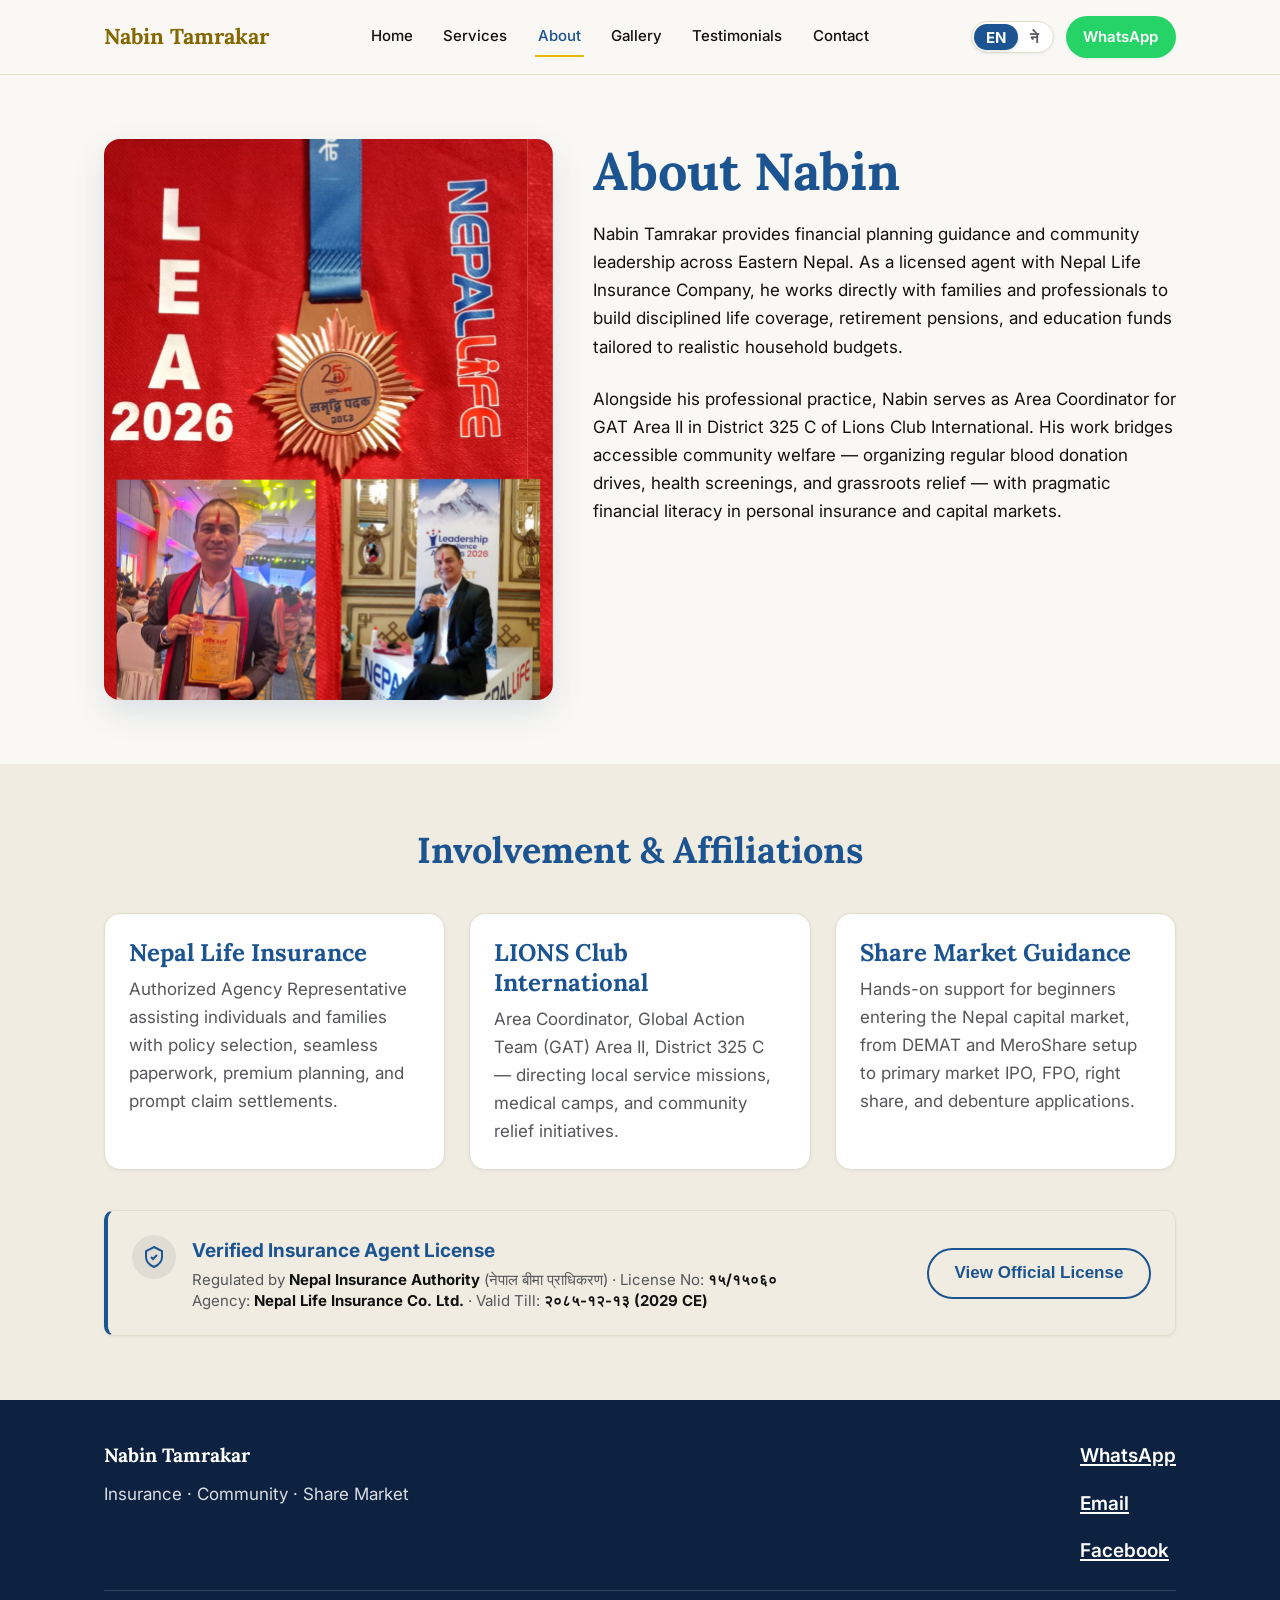
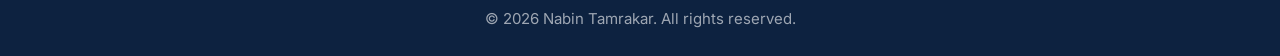
==== commit 41c6d571: "refactor(responsive): implement Mobile-Zero architecture with container queries (#9)" ====
--- a/about.html
+++ b/about.html
@@ -34,9 +34,9 @@
         <li><a href="contact.html"><span data-lang="en">Contact</span><span data-lang="ne">सम्पर्क</span></a></li>
       </ul>
       <div class="nav-actions">
-        <div class="lang-toggle" role="group" aria-label="Language selection">
-          <button type="button" class="lang-btn" data-lang-btn="en" aria-label="Switch to English">EN</button>
-          <button type="button" class="lang-btn" data-lang-btn="ne" aria-label="नेपालीमा हेर्नुहोस्">ने</button>
+        <div class="lang-toggle" role="group" aria-label="Language selection" title="Toggle language (Press 'L')">
+          <button type="button" class="lang-btn" data-lang-btn="en" aria-label="Switch to English (Press 'L')">EN</button>
+          <button type="button" class="lang-btn" data-lang-btn="ne" aria-label="नेपालीमा हेर्नुहोस् (Press 'L')">ने</button>
         </div>
         <a class="nav-cta" href="https://wa.me/9779842649491" target="_blank" rel="noopener">WhatsApp</a>
       </div>
@@ -45,7 +45,7 @@
 
   <main id="main-content">
     <section class="section" style="padding-top: var(--space-5);">
-      <div class="container" style="display:grid; grid-template-columns: 1fr 1.3fr; gap: var(--space-4); align-items:start;">
+      <div class="container about-lead-grid">
         <div class="hero-photo">
           <img src="assets/images/nabin-tamrakar.png" alt="Nabin Tamrakar, Lions Club International Area Coordinator" width="842" height="1264" />
         </div>
@@ -56,11 +56,11 @@
           </h1>
           <p>
             <span data-lang="en">Nabin Tamrakar provides financial planning guidance and community leadership across Eastern Nepal. As a licensed agent with Nepal Life Insurance Company, he works directly with families and professionals to build disciplined life coverage, retirement pensions, and education funds tailored to realistic household budgets.</span>
-            <span data-lang="ne">नविन ताम्राकार पूर्वी नेपालभर वित्तीय योजना र सामाजिक नेतृत्व प्रदान गर्दै आउनुभएको छ। नेपाल लाईफ इन्स्योरेन्स कम्पनीका इजाजतप्राप्त बीमा अभिकर्ताको रूपमा, उहाँले परिवार तथा पेशाकर्मीहरूलाई उपयुक्त पारिवारिक बजेट अनुसार बाल शिक्षा कोष, अवकाश पेन्सन र जीवन सुरक्षा योजना निर्माण गर्न प्रत्यक्ष सहयोग गर्नुहुन्छ।</span>
+            <span data-lang="ne">नविन ताम्राकार पूर्वी नेपालभर वित्तीय योजना र सामाजिक नेतृत्व प्रदान गर्दै आउनुभएको छ। Nepal Life Insurance Company का इजाजतप्राप्त बीमा अभिकर्ताको रूपमा, उहाँले परिवार तथा पेशाकर्मीहरूलाई उपयुक्त पारिवारिक बजेट अनुसार बाल शिक्षा कोष, अवकाश पेन्सन र जीवन सुरक्षा योजना निर्माण गर्न प्रत्यक्ष सहयोग गर्नुहुन्छ।</span>
           </p>
           <p>
             <span data-lang="en">Alongside his professional practice, Nabin serves as Area Coordinator for GAT Area II in District 325 C of Lions Club International. His work bridges accessible community welfare — organizing regular blood donation drives, health screenings, and grassroots relief — with pragmatic financial literacy in personal insurance and capital markets.</span>
-            <span data-lang="ne">आफ्नो व्यावसायिक अभ्याससँगै, नविन लायन्स क्लब इन्टरनेसनल, डिस्ट्रिक्ट ३२५ सी अन्तर्गत ग्याट एरिया २ का एरिया कोअर्डिनेटरको रूपमा कार्यरत हुनुहुन्छ। उहाँको कामले निःशुल्क स्वास्थ्य शिविर, रक्तदान कार्यक्रम र विपद् राहतजस्ता सामाजिक सेवाहरूलाई बीमा तथा सेयर बजारको वित्तीय साक्षरतासँग जोड्ने काम गर्दछ।</span>
+            <span data-lang="ne">आफ्नो व्यावसायिक अभ्याससँगै, नविन LIONS Club International, District 325 C अन्तर्गत GAT Area II का Area Coordinator को रूपमा कार्यरत हुनुहुन्छ। उहाँको कामले निःशुल्क स्वास्थ्य शिविर, रक्तदान कार्यक्रम र विपद् राहतजस्ता सामाजिक सेवाहरूलाई बीमा तथा सेयर बजारको वित्तीय साक्षरतासँग जोड्ने काम गर्दछ।</span>
           </p>
         </div>
       </div>
@@ -78,21 +78,21 @@
           <div class="card">
             <h3>
               <span data-lang="en">Nepal Life Insurance</span>
-              <span data-lang="ne">नेपाल लाईफ इन्स्योरेन्स</span>
+              <span data-lang="ne">Nepal Life Insurance</span>
             </h3>
             <p>
               <span data-lang="en">Authorized Agency Representative assisting individuals and families with policy selection, seamless paperwork, premium planning, and prompt claim settlements.</span>
-              <span data-lang="ne">इजाजतप्राप्त एजेन्सी म्यानेजर — उपयुक्त जीवन बीमा योजना छनोट, सहज कागजी प्रक्रिया, प्रिमियम भुक्तानी र दाबी भुक्तानीमा पूर्ण सहजीकरण।</span>
+              <span data-lang="ne">इजाजतप्राप्त एजेन्सी म्यानेजर (Nepal Life Insurance) — उपयुक्त जीवन बीमा योजना छनोट, सहज कागजी प्रक्रिया, प्रिमियम भुक्तानी र दाबी भुक्तानीमा पूर्ण सहजीकरण।</span>
             </p>
           </div>
           <div class="card">
             <h3>
               <span data-lang="en">LIONS Club International</span>
-              <span data-lang="ne">लायन्स क्लब इन्टरनेसनल</span>
+              <span data-lang="ne">LIONS Club International</span>
             </h3>
             <p>
               <span data-lang="en">Area Coordinator, Global Action Team (GAT) Area II, District 325 C — directing local service missions, medical camps, and community relief initiatives.</span>
-              <span data-lang="ne">एरिया कोअर्डिनेटर, ग्लोबल एक्सन टिम (GAT) एरिया २, डिस्ट्रिक्ट ३२५ सी — स्थानीय सेवा अभियान, स्वास्थ्य शिविर र सामाजिक राहत कार्यक्रमहरूको नेतृत्व।</span>
+              <span data-lang="ne">Area Coordinator, Global Action Team (GAT) Area II, District 325 C — स्थानीय सेवा अभियान, स्वास्थ्य शिविर र सामाजिक राहत कार्यक्रमहरूको नेतृत्व।</span>
             </p>
           </div>
           <div class="card">
@@ -102,7 +102,7 @@
             </h3>
             <p>
               <span data-lang="en">Hands-on support for beginners entering the Nepal capital market, from DEMAT and MeroShare setup to primary market IPO, FPO, right share, and debenture applications.</span>
-              <span data-lang="ne">नेपाली पुँजी बजारमा नयाँ लगानीकर्ताहरूका लागि डिम्याट र मेरोसेयर खोल्नेदेखि आईपीओ, एफपीओ, हकप्रद सेयर र ऋणपत्र आवेदनमा सरल सहायता।</span>
+              <span data-lang="ne">नेपाली पुँजी बजारमा नयाँ लगानीकर्ताहरूका लागि DEMAT र MeroShare खोल्नेदेखि IPO, FPO, Right Share र Debentures आवेदनमा सरल सहायता।</span>
             </p>
           </div>
         </div>
@@ -123,8 +123,8 @@
                   Agency: <strong>Nepal Life Insurance Co. Ltd.</strong> · Valid Till: <strong>२०८५-१२-१३ (2029 CE)</strong>
                 </span>
                 <span data-lang="ne">
-                  नियामक निकाय: <strong>नेपाल बीमा प्राधिकरण</strong> · इजाजतपत्र नं: <strong>१५/१५०६०</strong><br />
-                  बीमक: <strong>श्री नेपाल लाईफ इन्स्योरेन्स कं. लि.</strong> · बहाल रहने मिति: <strong>२०८५-१२-१३</strong>
+                  नियामक निकाय: <strong>नेपाल बीमा प्राधिकरण (Nepal Insurance Authority)</strong> · इजाजतपत्र नं: <strong>१५/१५०६०</strong><br />
+                  बीमक: <strong>Nepal Life Insurance Co. Ltd. (श्री नेपाल लाईफ इन्स्योरेन्स कं. लि.)</strong> · बहाल रहने मिति: <strong>२०८५-१२-१३ (2029 CE)</strong>
                 </span>
               </div>
             </div>
@@ -234,7 +234,7 @@
   <div class="mobile-cta-bar">
     <a href="https://wa.me/9779842649491" class="btn btn-primary" target="_blank" rel="noopener">
       <span data-lang="en">Message on WhatsApp</span>
-      <span data-lang="ne">ह्वाट्सएपमा कुरा गर्नुहोस्</span>
+      <span data-lang="ne">WhatsApp मा कुरा गर्नुहोस्</span>
     </a>
   </div>
 
--- a/assets/css/base.css
+++ b/assets/css/base.css
@@ -1,5 +1,5 @@
 *, *::before, *::after { box-sizing: border-box; }
-html { scroll-behavior: smooth; -webkit-text-size-adjust: 100%; }
+html { scroll-behavior: smooth; -webkit-text-size-adjust: 100%; overflow-x: clip; }
 
 body {
   margin: 0;
@@ -9,6 +9,7 @@
   color: var(--color-ink);
   background: var(--color-paper);
   -webkit-font-smoothing: antialiased;
+  overflow-x: clip;
 }
 
 img, svg { max-width: 100%; display: block; }
--- a/assets/css/components.css
+++ b/assets/css/components.css
@@ -1,4 +1,4 @@
-/* ---------- Nav ---------- */
+/* ---------- Nav (Mobile-First) ---------- */
 .site-nav {
   position: sticky; top: 0; z-index: 100;
   background: rgba(250, 248, 244, 0.94);
@@ -15,23 +15,48 @@
   font-weight: 700; font-size: 1.35rem;
   color: var(--color-navy); text-decoration: none;
   display: flex; align-items: center; gap: 0.5rem;
+  order: 1;
 }
 .nav-logo span { color: var(--color-gold-text); }
+
+/* Mobile default: collapsible drawer */
 .nav-links {
-  list-style: none; display: flex; gap: var(--space-3);
-  margin: 0; padding: 0; flex-wrap: wrap;
-}
+  list-style: none;
+  display: none;
+  position: absolute; left: 0; right: 0; top: 100%;
+  background: var(--color-paper);
+  flex-direction: column; gap: 0;
+  margin: 0; padding: 0;
+  border-bottom: 1px solid var(--color-border);
+  box-shadow: var(--shadow-md);
+}
+.nav-links.open { display: flex; }
+.nav-links li { width: 100%; }
 .nav-links a {
+  display: block;
   text-decoration: none; color: var(--color-ink);
   font-weight: 500; font-size: var(--fs-small);
-  padding: 0.4rem 0.2rem; border-bottom: 2px solid transparent;
+  padding: var(--space-2) var(--space-3);
+  border-bottom: 2px solid transparent;
   transition: border-color var(--dur) var(--ease), color var(--dur) var(--ease);
 }
 .nav-links a:hover, .nav-links a.active { color: var(--color-navy); border-color: var(--color-gold); }
-.nav-toggle { display: none; }
-
+
+.nav-toggle {
+  display: inline-flex; align-items: center; justify-content: center;
+  width: 44px; height: 44px; border: none; background: none;
+  cursor: pointer; color: var(--color-navy);
+  order: 3; flex-shrink: 0;
+}
+.nav-toggle svg { width: 26px; height: 26px; }
+
+.nav-actions {
+  display: flex; align-items: center; gap: 0.75rem;
+  order: 2; margin-left: auto;
+}
+/* Hidden on mobile because .mobile-cta-bar provides sticky bottom WhatsApp CTA */
 .nav-cta {
-  display: inline-flex; align-items: center; gap: 0.4rem;
+  display: none; align-items: center; gap: 0.4rem;
   background: var(--color-whatsapp); color: #fff;
   padding: 0.55rem 1.1rem; border-radius: 999px;
   font-weight: 600; font-size: var(--fs-small);
@@ -40,26 +65,30 @@
   transition: transform var(--dur) var(--ease), box-shadow var(--dur) var(--ease);
 }
 .nav-cta:hover { transform: translateY(-1px); box-shadow: var(--shadow-md); }
-.nav-actions { display: flex; align-items: center; gap: 0.75rem; }
-
-@media (max-width: 780px) {
+
+@media (min-width: 781px) {
+  .nav-toggle { display: none; }
   .nav-links {
-    display: none;
-    position: absolute; left: 0; right: 0; top: 100%;
-    background: var(--color-paper);
-    flex-direction: column; gap: 0;
-    border-bottom: 1px solid var(--color-border);
-    box-shadow: var(--shadow-md);
-  }
-  .nav-links.open { display: flex; }
-  .nav-links li { width: 100%; }
-  .nav-links a { display: block; padding: var(--space-2) var(--space-3); }
-  .nav-toggle {
-    display: inline-flex; align-items: center; justify-content: center;
-    width: 44px; height: 44px; border: none; background: none;
-    cursor: pointer; color: var(--color-navy);
-  }
-  .nav-toggle svg { width: 26px; height: 26px; }
+    display: flex;
+    position: static;
+    background: transparent;
+    flex-direction: row;
+    gap: var(--space-3);
+    flex-wrap: wrap;
+    border-bottom: none;
+    box-shadow: none;
+    order: 2;
+  }
+  .nav-links li { width: auto; }
+  .nav-links a {
+    display: inline-block;
+    padding: 0.4rem 0.2rem;
+  }
+  .nav-actions {
+    order: 3;
+    margin-left: 0;
+  }
+  .nav-cta { display: inline-flex; }
 }
 
 /* ---------- Buttons ---------- */
@@ -76,12 +105,21 @@
 .btn-outline { background: transparent; border-color: var(--color-navy); color: var(--color-navy); }
 .btn-outline:hover { background: var(--color-navy); color: #fff; }
 
-/* ---------- Hero ---------- */
+/* ---------- Hero & About Split Lead (Mobile-First) ---------- */
 .hero {
   padding: var(--space-6) 0 var(--space-5);
   background: linear-gradient(180deg, var(--color-paper-alt) 0%, var(--color-paper) 100%);
 }
-.hero .container { display: grid; gap: var(--space-4); grid-template-columns: 1.1fr 0.9fr; align-items: center; }
+.hero .container {
+  display: grid; gap: var(--space-4);
+  grid-template-columns: 1fr;
+  align-items: center;
+}
+.about-lead-grid {
+  display: grid; gap: var(--space-4);
+  grid-template-columns: 1fr;
+  align-items: start;
+}
 .hero-eyebrow {
   display: inline-block; font-size: var(--fs-small); font-weight: 700;
   letter-spacing: 0.04em; text-transform: uppercase; color: var(--color-gold-text);
@@ -92,12 +130,14 @@
 .hero-photo {
   border-radius: var(--radius-lg); overflow: hidden; box-shadow: var(--shadow-lg);
   aspect-ratio: 4/5; background: var(--color-paper-alt);
+  max-width: 320px; width: 100%; margin: 0 auto;
 }
 .hero-photo img { width: 100%; height: 100%; object-fit: cover; }
 
-@media (max-width: 860px) {
-  .hero .container { grid-template-columns: 1fr; }
-  .hero-photo { max-width: 320px; margin: 0 auto; }
+@media (min-width: 861px) {
+  .hero .container { grid-template-columns: 1.1fr 0.9fr; }
+  .about-lead-grid { grid-template-columns: 1fr 1.3fr; }
+  .hero-photo { max-width: none; margin: 0; }
 }
 
 /* ---------- Trust strip (signature element) ---------- */
@@ -123,11 +163,14 @@
 .section-head { text-align: center; max-width: 640px; margin: 0 auto var(--space-4); }
 .section-head p { color: var(--color-ink-soft); }
 
-/* ---------- Card grid ---------- */
+/* ---------- Card grid & Container-Aware Service Cards ---------- */
 .grid { display: grid; gap: var(--space-3); }
-.grid-3 { grid-template-columns: repeat(3, 1fr); }
-.grid-2 { grid-template-columns: repeat(2, 1fr); }
-@media (max-width: 860px) { .grid-3, .grid-2 { grid-template-columns: 1fr; } }
+.grid-3, .grid-2 { grid-template-columns: 1fr; }
+
+@media (min-width: 861px) {
+  .grid-2 { grid-template-columns: repeat(2, 1fr); }
+  .grid-3 { grid-template-columns: repeat(3, 1fr); }
+}
 
 .card {
   background: #fff; border: 1px solid var(--color-border);
@@ -139,10 +182,53 @@
   background: var(--color-paper-alt); color: var(--color-navy);
   display: flex; align-items: center; justify-content: center;
   margin-bottom: var(--space-2);
+  flex-shrink: 0;
 }
 .card-icon svg { width: 26px; height: 26px; }
 .card h3 { margin-bottom: 0.4rem; }
 .card p { color: var(--color-ink-soft); margin-bottom: 0; }
+
+/* Size-aware service cards (Mobile-First + @container query) */
+.service-card-list {
+  gap: var(--space-4);
+  container-type: inline-size;
+}
+.service-card {
+  display: grid;
+  grid-template-columns: 1fr;
+  gap: var(--space-2);
+  align-items: start;
+}
+.service-card .card-icon { margin-bottom: 0; }
+.service-list {
+  margin-top: var(--space-2);
+  color: var(--color-ink-soft);
+  display: flex;
+  flex-direction: column;
+  gap: 0.35rem;
+}
+
+@media (min-width: 540px) {
+  .service-card {
+    grid-template-columns: 60px 1fr;
+    gap: var(--space-3);
+  }
+}
+
+@supports (container-type: inline-size) {
+  @media (min-width: 540px) {
+    .service-card {
+      grid-template-columns: 1fr;
+      gap: var(--space-2);
+    }
+  }
+  @container (min-width: 480px) {
+    .service-card {
+      grid-template-columns: 60px 1fr;
+      gap: var(--space-3);
+    }
+  }
+}
 
 /* ---------- Testimonial ---------- */
 .testimonial {
@@ -154,10 +240,10 @@
 .testimonial-name { font-weight: 700; color: var(--color-navy); font-style: normal; margin-top: var(--space-1); }
 .testimonial-name span { display: block; font-weight: 400; font-size: var(--fs-small); color: var(--color-ink-soft); }
 
-/* ---------- Gallery ---------- */
+/* ---------- Gallery (Mobile-First) ---------- */
 .gallery-grid {
   display: grid; gap: var(--space-2);
-  grid-template-columns: repeat(3, 1fr);
+  grid-template-columns: repeat(2, 1fr);
 }
 .gallery-grid img, .gallery-grid .gallery-ph {
   border-radius: var(--radius); aspect-ratio: 1/1; object-fit: cover;
@@ -167,11 +253,15 @@
   display: flex; align-items: center; justify-content: center;
   background: var(--color-paper-alt); color: var(--color-ink-soft); font-size: var(--fs-small);
 }
-@media (max-width: 640px) { .gallery-grid { grid-template-columns: repeat(2, 1fr); } }
-
-/* ---------- Contact ---------- */
-.contact-grid { display: grid; gap: var(--space-4); grid-template-columns: 1fr 1fr; }
-@media (max-width: 860px) { .contact-grid { grid-template-columns: 1fr; } }
+@media (min-width: 641px) {
+  .gallery-grid { grid-template-columns: repeat(3, 1fr); }
+}
+
+/* ---------- Contact (Mobile-First) ---------- */
+.contact-grid { display: grid; gap: var(--space-4); grid-template-columns: 1fr; }
+@media (min-width: 861px) {
+  .contact-grid { grid-template-columns: 1fr 1fr; }
+}
 .contact-list { list-style: none; padding: 0; margin: 0; display: flex; flex-direction: column; gap: var(--space-2); }
 .contact-list li { display: flex; align-items: center; gap: var(--space-2); font-size: var(--fs-body-lg); }
 .contact-list .chip-icon {
@@ -179,7 +269,7 @@
   background: var(--color-paper-alt); color: var(--color-navy);
   display: flex; align-items: center; justify-content: center;
 }
-.contact-list a { font-weight: 600; }
+.contact-list a { font-weight: 600; overflow-wrap: anywhere; }
 
 form.contact-form { display: flex; flex-direction: column; gap: var(--space-2); position: relative; }
 .contact-form label { font-weight: 600; font-size: var(--fs-small); margin-bottom: 0.3rem; display: block; }
@@ -241,18 +331,21 @@
   font-size: var(--fs-small); text-align: center; color: rgba(255,255,255,0.6);
 }
 
-/* ---------- Sticky mobile WhatsApp bar ---------- */
+/* ---------- Sticky mobile WhatsApp bar (Mobile-First + Safe Area Insets) ---------- */
+body {
+  padding-bottom: calc(76px + env(safe-area-inset-bottom, 0px));
+}
 .mobile-cta-bar {
-  display: none;
+  display: block;
   position: fixed; bottom: 0; left: 0; right: 0; z-index: 200;
   background: #fff; border-top: 1px solid var(--color-border);
-  padding: var(--space-1) var(--space-2);
+  padding: var(--space-1) var(--space-2) calc(var(--space-1) + env(safe-area-inset-bottom, 0px));
   box-shadow: 0 -4px 16px rgba(0,0,0,0.08);
 }
 .mobile-cta-bar .btn { width: 100%; }
-@media (max-width: 780px) {
-  .mobile-cta-bar { display: block; }
-  body { padding-bottom: 76px; }
+@media (min-width: 781px) {
+  .mobile-cta-bar { display: none; }
+  body { padding-bottom: 0; }
 }
 
 /* ---------- Lang toggle ---------- */
@@ -305,7 +398,7 @@
 html[lang="ne"] span[data-lang="ne"] { display: inline; }
 html[lang="ne"] span[data-lang="ne"].block { display: block; }
 
-/* ---------- Verified Credential Banner & Modal Dialog ---------- */
+/* ---------- Verified Credential Banner & Modal Dialog (Mobile-First) ---------- */
 .credential-banner {
   background: var(--color-paper-alt);
   border: 1px solid var(--color-border);
@@ -313,7 +406,8 @@
   border-radius: var(--radius);
   padding: var(--space-3);
   display: flex;
-  align-items: center;
+  flex-direction: column;
+  align-items: stretch;
   justify-content: space-between;
   gap: var(--space-3);
   box-shadow: var(--shadow-sm);
@@ -356,13 +450,16 @@
 .credential-action {
   flex-shrink: 0;
 }
-@media (max-width: 680px) {
+.credential-action .btn {
+  width: 100%;
+}
+@media (min-width: 681px) {
   .credential-banner {
-    flex-direction: column;
-    align-items: stretch;
+    flex-direction: row;
+    align-items: center;
   }
   .credential-action .btn {
-    width: 100%;
+    width: auto;
   }
 }
 
@@ -385,6 +482,7 @@
 .dialog-content {
   padding: var(--space-3);
   max-height: 85vh;
+  max-height: 85dvh;
   overflow-y: auto;
 }
 .dialog-header {
@@ -431,6 +529,7 @@
   text-align: left;
   border-bottom: 1px solid var(--color-border);
   vertical-align: top;
+  overflow-wrap: anywhere;
 }
 .license-meta-table th {
   background: var(--color-paper-alt);
@@ -470,7 +569,7 @@
 }
 .license-watermark {
   font-family: var(--font-display);
-  font-size: clamp(1.4rem, 4vw, 2.4rem);
+  font-size: clamp(1.1rem, 4vw, 2.4rem);
   font-weight: 700;
   color: rgba(27, 84, 144, 0.14);
   text-transform: uppercase;
@@ -489,5 +588,3 @@
   padding-top: var(--space-2);
   margin-top: var(--space-2);
 }
-
-
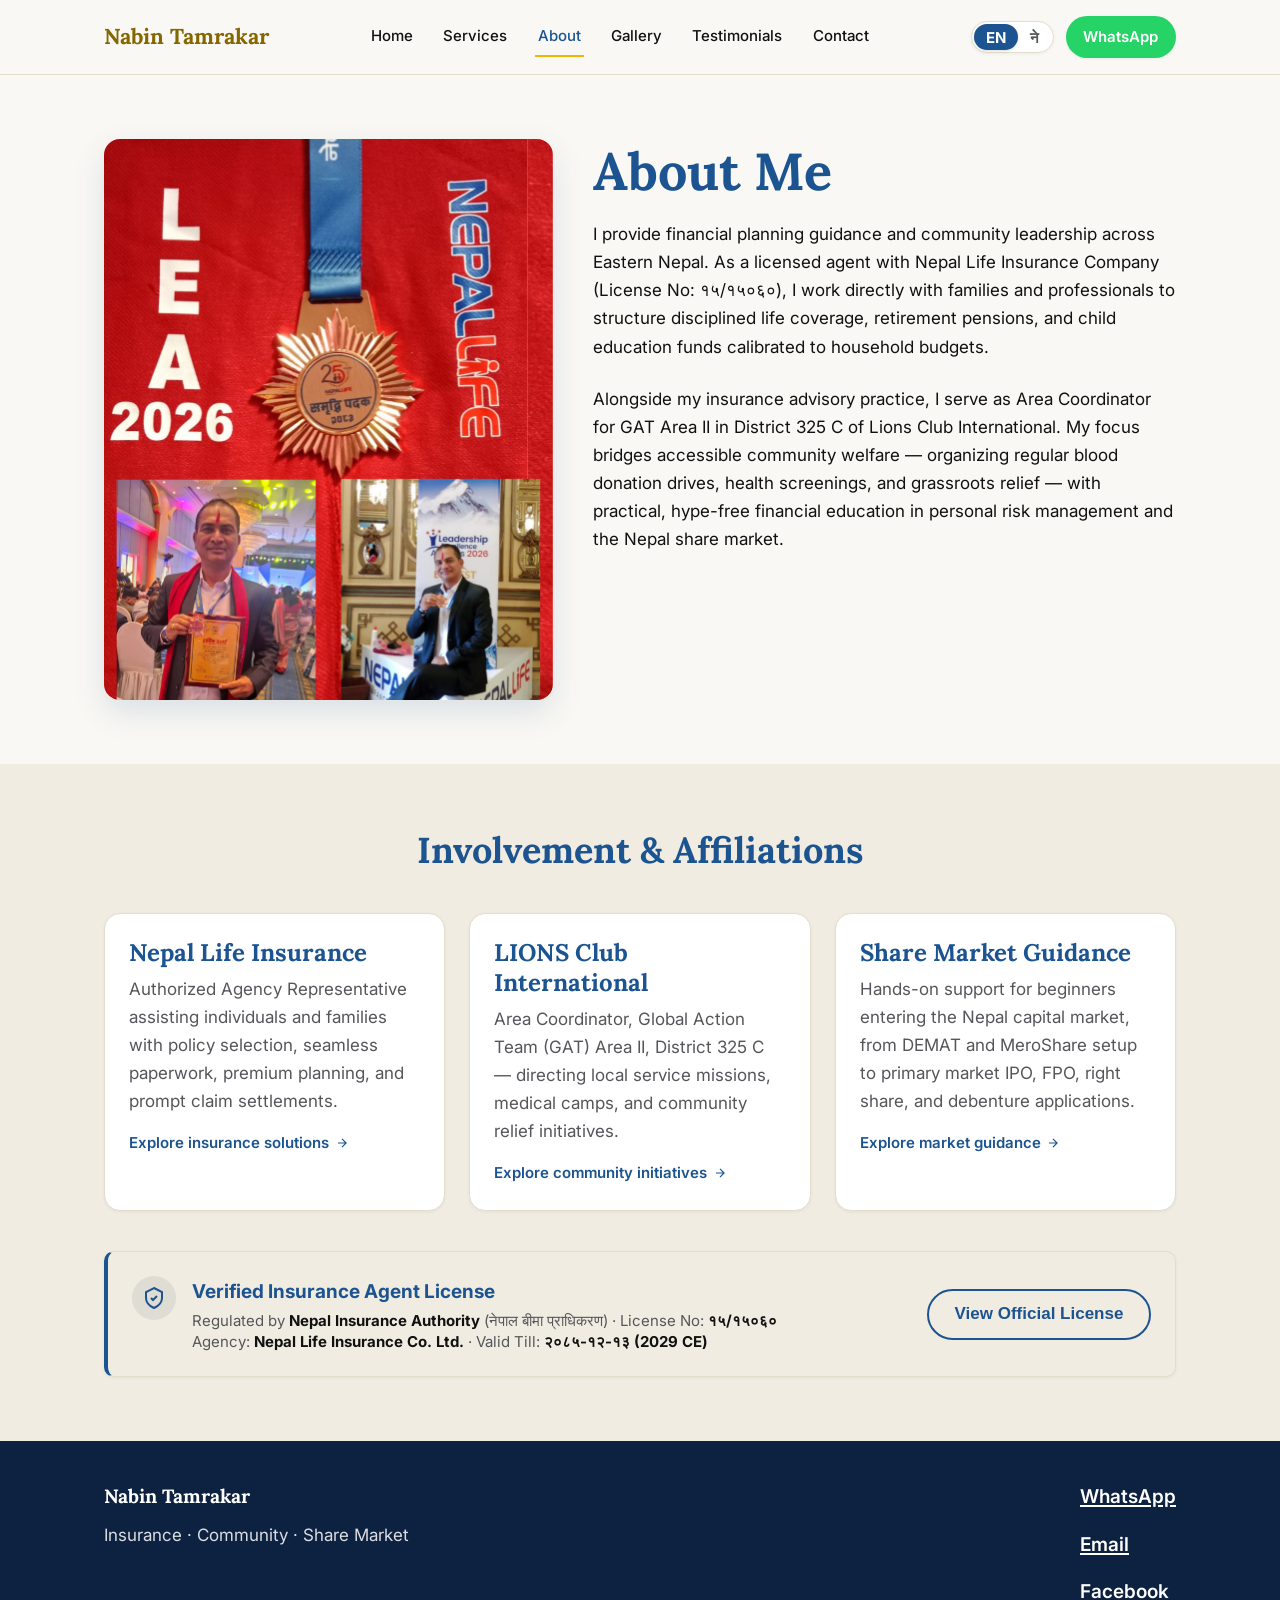
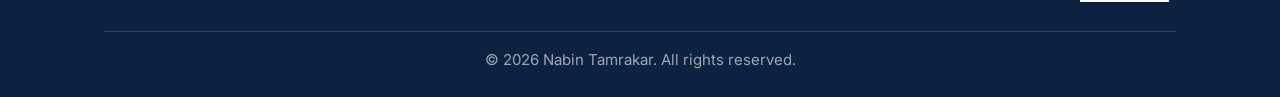
==== commit 5c8e2349: "refactor(content): convert profiles to first person and connect service deep-links" ====
--- a/about.html
+++ b/about.html
@@ -51,16 +51,16 @@
         </div>
         <div>
           <h1>
-            <span data-lang="en">About Nabin</span>
-            <span data-lang="ne">नविन ताम्राकारको परिचय</span>
+            <span data-lang="en">About Me</span>
+            <span data-lang="ne">मेरो परिचय</span>
           </h1>
           <p>
-            <span data-lang="en">Nabin Tamrakar provides financial planning guidance and community leadership across Eastern Nepal. As a licensed agent with Nepal Life Insurance Company, he works directly with families and professionals to build disciplined life coverage, retirement pensions, and education funds tailored to realistic household budgets.</span>
-            <span data-lang="ne">नविन ताम्राकार पूर्वी नेपालभर वित्तीय योजना र सामाजिक नेतृत्व प्रदान गर्दै आउनुभएको छ। Nepal Life Insurance Company का इजाजतप्राप्त बीमा अभिकर्ताको रूपमा, उहाँले परिवार तथा पेशाकर्मीहरूलाई उपयुक्त पारिवारिक बजेट अनुसार बाल शिक्षा कोष, अवकाश पेन्सन र जीवन सुरक्षा योजना निर्माण गर्न प्रत्यक्ष सहयोग गर्नुहुन्छ।</span>
+            <span data-lang="en">I provide financial planning guidance and community leadership across Eastern Nepal. As a licensed agent with Nepal Life Insurance Company (License No: १५/१५०६०), I work directly with families and professionals to structure disciplined life coverage, retirement pensions, and child education funds calibrated to household budgets.</span>
+            <span data-lang="ne">म पूर्वी नेपालभर वित्तीय योजना र सामाजिक नेतृत्व प्रदान गर्दै आइरहेको छु। Nepal Life Insurance Company का इजाजतप्राप्त बीमा अभिकर्ता (इजाजत नं: १५/१५०६०) को रूपमा, म परिवार तथा पेशाकर्मीहरूलाई उपयुक्त पारिवारिक आम्दानी अनुसार बाल शिक्षा कोष, अवकाश पेन्सन र जीवन सुरक्षा योजना निर्माण गर्न प्रत्यक्ष सहयोग गर्दछु।</span>
           </p>
           <p>
-            <span data-lang="en">Alongside his professional practice, Nabin serves as Area Coordinator for GAT Area II in District 325 C of Lions Club International. His work bridges accessible community welfare — organizing regular blood donation drives, health screenings, and grassroots relief — with pragmatic financial literacy in personal insurance and capital markets.</span>
-            <span data-lang="ne">आफ्नो व्यावसायिक अभ्याससँगै, नविन LIONS Club International, District 325 C अन्तर्गत GAT Area II का Area Coordinator को रूपमा कार्यरत हुनुहुन्छ। उहाँको कामले निःशुल्क स्वास्थ्य शिविर, रक्तदान कार्यक्रम र विपद् राहतजस्ता सामाजिक सेवाहरूलाई बीमा तथा सेयर बजारको वित्तीय साक्षरतासँग जोड्ने काम गर्दछ।</span>
+            <span data-lang="en">Alongside my insurance advisory practice, I serve as Area Coordinator for GAT Area II in District 325 C of Lions Club International. My focus bridges accessible community welfare — organizing regular blood donation drives, health screenings, and grassroots relief — with practical, hype-free financial education in personal risk management and the Nepal share market.</span>
+            <span data-lang="ne">मेरो व्यावसायिक बीमा अभ्याससँगै, म LIONS Club International, District 325 C अन्तर्गत GAT Area II को Area Coordinator को रूपमा सामाजिक सेवामा सक्रिय छु। म निःशुल्क स्वास्थ्य शिविर, रक्तदान तथा विपद् राहतजस्ता सामाजिक सेवाहरूलाई जीवन बीमा र सेयर बजारको व्यावहारिक वित्तीय साक्षरतासँग जोड्ने काम गर्दछु।</span>
           </p>
         </div>
       </div>
@@ -84,6 +84,11 @@
               <span data-lang="en">Authorized Agency Representative assisting individuals and families with policy selection, seamless paperwork, premium planning, and prompt claim settlements.</span>
               <span data-lang="ne">इजाजतप्राप्त एजेन्सी म्यानेजर (Nepal Life Insurance) — उपयुक्त जीवन बीमा योजना छनोट, सहज कागजी प्रक्रिया, प्रिमियम भुक्तानी र दाबी भुक्तानीमा पूर्ण सहजीकरण।</span>
             </p>
+            <a href="services.html#life-insurance" class="card-link">
+              <span data-lang="en">Explore insurance solutions</span>
+              <span data-lang="ne">बीमा सेवाहरू हेर्नुहोस्</span>
+              <svg viewBox="0 0 24 24" fill="none" stroke="currentColor" stroke-width="2"><path d="M5 12h14M12 5l7 7-7 7"/></svg>
+            </a>
           </div>
           <div class="card">
             <h3>
@@ -94,6 +99,11 @@
               <span data-lang="en">Area Coordinator, Global Action Team (GAT) Area II, District 325 C — directing local service missions, medical camps, and community relief initiatives.</span>
               <span data-lang="ne">Area Coordinator, Global Action Team (GAT) Area II, District 325 C — स्थानीय सेवा अभियान, स्वास्थ्य शिविर र सामाजिक राहत कार्यक्रमहरूको नेतृत्व।</span>
             </p>
+            <a href="services.html#lions-club" class="card-link">
+              <span data-lang="en">Explore community initiatives</span>
+              <span data-lang="ne">सामुदायिक कार्य हेर्नुहोस्</span>
+              <svg viewBox="0 0 24 24" fill="none" stroke="currentColor" stroke-width="2"><path d="M5 12h14M12 5l7 7-7 7"/></svg>
+            </a>
           </div>
           <div class="card">
             <h3>
@@ -104,6 +114,11 @@
               <span data-lang="en">Hands-on support for beginners entering the Nepal capital market, from DEMAT and MeroShare setup to primary market IPO, FPO, right share, and debenture applications.</span>
               <span data-lang="ne">नेपाली पुँजी बजारमा नयाँ लगानीकर्ताहरूका लागि DEMAT र MeroShare खोल्नेदेखि IPO, FPO, Right Share र Debentures आवेदनमा सरल सहायता।</span>
             </p>
+            <a href="services.html#share-market" class="card-link">
+              <span data-lang="en">Explore market guidance</span>
+              <span data-lang="ne">बजार मार्गदर्शन हेर्नुहोस्</span>
+              <svg viewBox="0 0 24 24" fill="none" stroke="currentColor" stroke-width="2"><path d="M5 12h14M12 5l7 7-7 7"/></svg>
+            </a>
           </div>
         </div>
 
--- a/assets/css/components.css
+++ b/assets/css/components.css
@@ -149,6 +149,12 @@
 .trust-chip {
   display: flex; align-items: center; gap: 0.6rem;
   color: #fff; font-size: var(--fs-small); font-weight: 600;
+  text-decoration: none;
+  transition: opacity var(--dur) var(--ease), transform var(--dur) var(--ease);
+}
+a.trust-chip:hover {
+  opacity: 0.92;
+  transform: translateY(-1px);
 }
 .trust-chip .chip-icon {
   width: 34px; height: 34px; border-radius: 50%;
@@ -176,6 +182,33 @@
   background: #fff; border: 1px solid var(--color-border);
   border-radius: var(--radius-lg); padding: var(--space-3);
   box-shadow: var(--shadow-sm);
+  transition: transform var(--dur) var(--ease), box-shadow var(--dur) var(--ease), border-color var(--dur) var(--ease);
+}
+.card:hover {
+  box-shadow: var(--shadow-md);
+  border-color: rgba(27, 84, 144, 0.2);
+}
+.card-link {
+  display: inline-flex;
+  align-items: center;
+  gap: 0.35rem;
+  margin-top: var(--space-2);
+  font-size: var(--fs-small);
+  font-weight: 600;
+  color: var(--color-navy);
+  text-decoration: none;
+}
+.card-link:hover {
+  color: var(--color-gold-text);
+  text-decoration: underline;
+}
+.card-link svg {
+  width: 14px;
+  height: 14px;
+  transition: transform var(--dur) var(--ease);
+}
+.card-link:hover svg {
+  transform: translateX(3px);
 }
 .card-icon {
   width: 52px; height: 52px; border-radius: 12px;
@@ -187,6 +220,7 @@
 .card-icon svg { width: 26px; height: 26px; }
 .card h3 { margin-bottom: 0.4rem; }
 .card p { color: var(--color-ink-soft); margin-bottom: 0; }
+
 
 /* Size-aware service cards (Mobile-First + @container query) */
 .service-card-list {
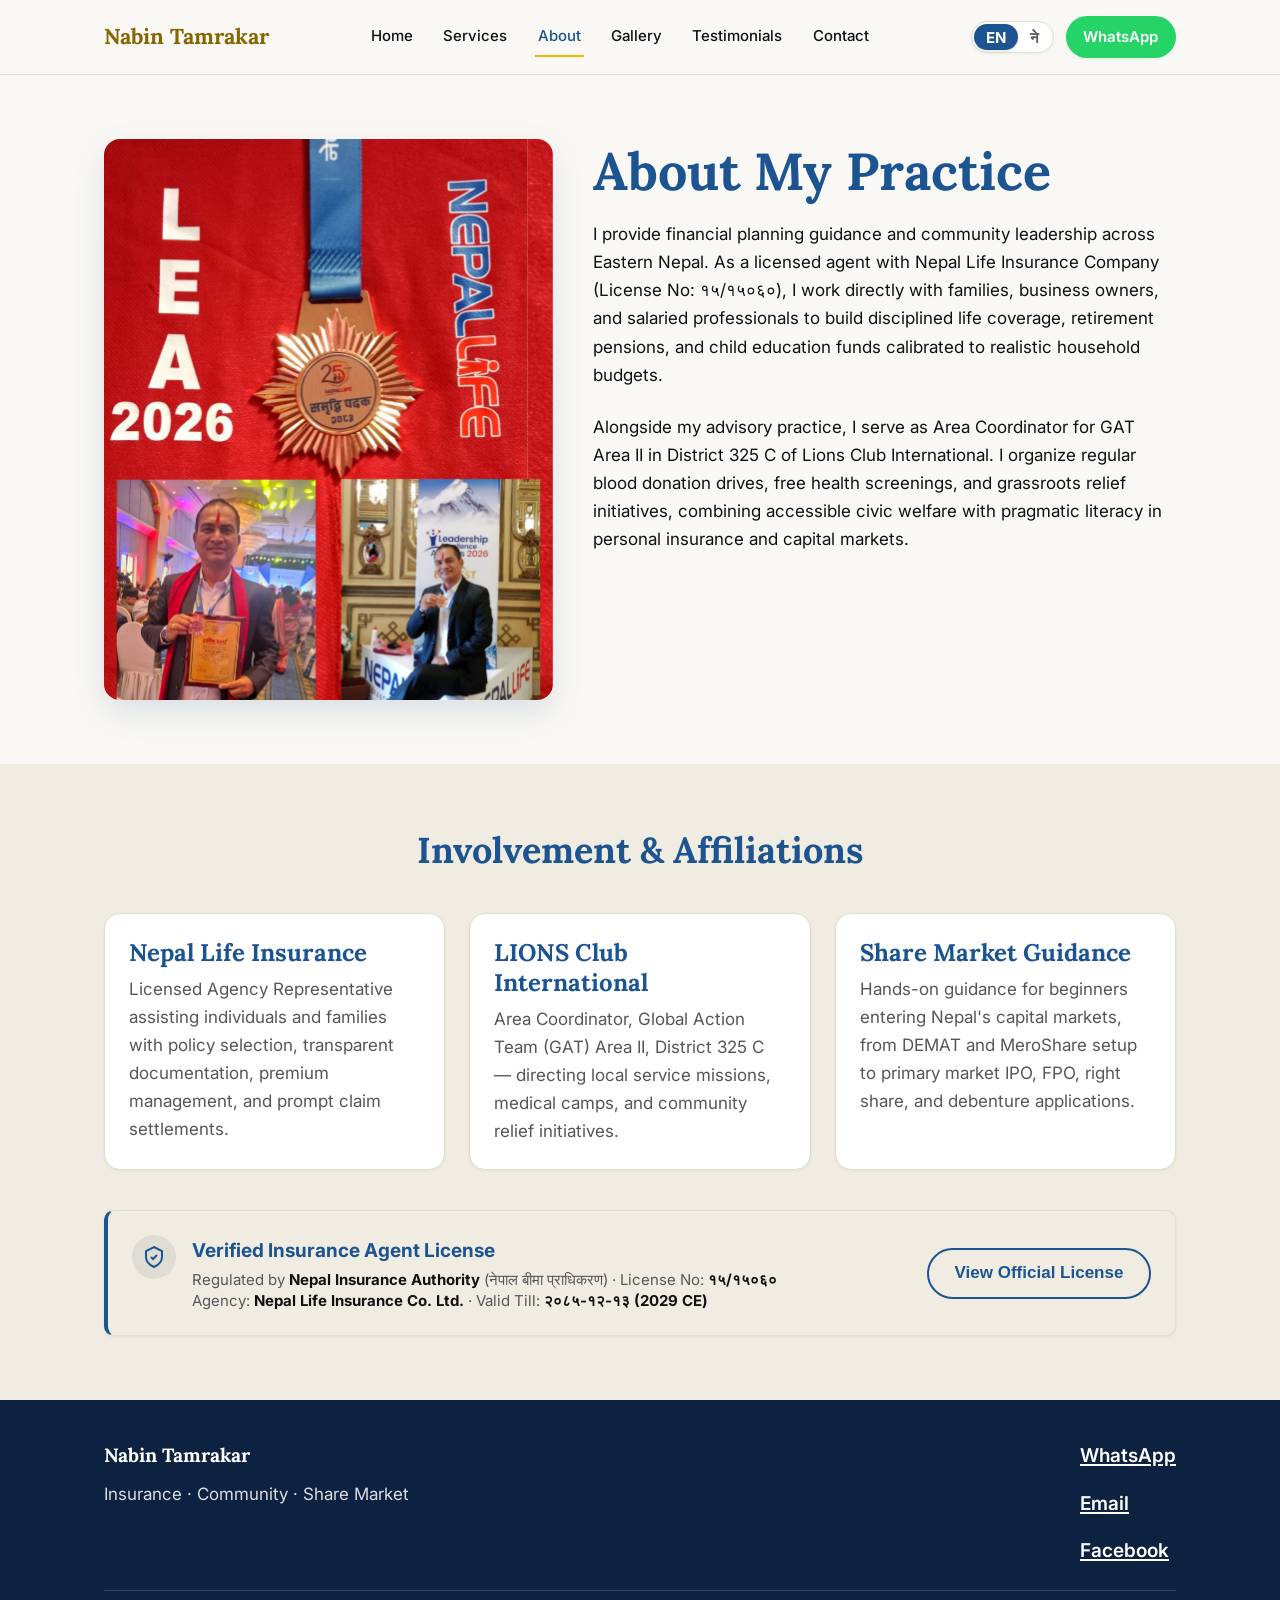
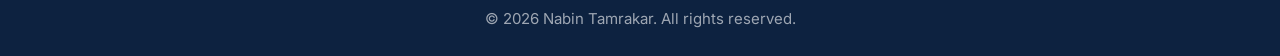
==== commit 2e5f6ba8: "refactor(copy): rewrite site in active first-person voice as Nabin Tamrakar" ====
--- a/about.html
+++ b/about.html
@@ -4,7 +4,7 @@
   <meta charset="UTF-8" />
   <meta name="viewport" content="width=device-width, initial-scale=1.0, viewport-fit=cover" />
   <title>About | Nabin Tamrakar</title>
-  <meta name="description" content="About Nabin Tamrakar — Nepal Life Insurance agent, LIONS Club member, and share market advisor." />
+  <meta name="description" content="Professional background of Nabin Tamrakar — Licensed Nepal Life Insurance agent, LIONS Club Area Coordinator, and financial literacy advisor." />
   <link rel="canonical" href="https://nabintmr.github.io/about.html" />
   <link rel="preconnect" href="https://fonts.googleapis.com">
   <link rel="preconnect" href="https://fonts.gstatic.com" crossorigin>
@@ -51,16 +51,16 @@
         </div>
         <div>
           <h1>
-            <span data-lang="en">About Me</span>
-            <span data-lang="ne">मेरो परिचय</span>
+            <span data-lang="en">About My Practice</span>
+            <span data-lang="ne">मेरो कार्यक्षेत्र र पृष्ठभूमि</span>
           </h1>
           <p>
-            <span data-lang="en">I provide financial planning guidance and community leadership across Eastern Nepal. As a licensed agent with Nepal Life Insurance Company (License No: १५/१५०६०), I work directly with families and professionals to structure disciplined life coverage, retirement pensions, and child education funds calibrated to household budgets.</span>
-            <span data-lang="ne">म पूर्वी नेपालभर वित्तीय योजना र सामाजिक नेतृत्व प्रदान गर्दै आइरहेको छु। Nepal Life Insurance Company का इजाजतप्राप्त बीमा अभिकर्ता (इजाजत नं: १५/१५०६०) को रूपमा, म परिवार तथा पेशाकर्मीहरूलाई उपयुक्त पारिवारिक आम्दानी अनुसार बाल शिक्षा कोष, अवकाश पेन्सन र जीवन सुरक्षा योजना निर्माण गर्न प्रत्यक्ष सहयोग गर्दछु।</span>
+            <span data-lang="en">I provide financial planning guidance and community leadership across Eastern Nepal. As a licensed agent with Nepal Life Insurance Company (License No: १५/१५०६०), I work directly with families, business owners, and salaried professionals to build disciplined life coverage, retirement pensions, and child education funds calibrated to realistic household budgets.</span>
+            <span data-lang="ne">म पूर्वी नेपालमा जीवन बीमा योजना, वित्तीय साक्षरता र सामाजिक नेतृत्वमा प्रत्यक्ष सक्रिय छु। Nepal Life Insurance Company को इजाजतप्राप्त बीमा अभिकर्ता (इजाजतपत्र नं: १५/१५०६०) का रूपमा म परिवार, उद्यमी तथा पेशाकर्मीहरूलाई उपयुक्त बजेट अनुसार बाल शिक्षा, अवकाश पेन्सन र दीर्घकालीन जीवन सुरक्षा योजना निर्माणमा सहजीकरण गर्छु।</span>
           </p>
           <p>
-            <span data-lang="en">Alongside my insurance advisory practice, I serve as Area Coordinator for GAT Area II in District 325 C of Lions Club International. My focus bridges accessible community welfare — organizing regular blood donation drives, health screenings, and grassroots relief — with practical, hype-free financial education in personal risk management and the Nepal share market.</span>
-            <span data-lang="ne">मेरो व्यावसायिक बीमा अभ्याससँगै, म LIONS Club International, District 325 C अन्तर्गत GAT Area II को Area Coordinator को रूपमा सामाजिक सेवामा सक्रिय छु। म निःशुल्क स्वास्थ्य शिविर, रक्तदान तथा विपद् राहतजस्ता सामाजिक सेवाहरूलाई जीवन बीमा र सेयर बजारको व्यावहारिक वित्तीय साक्षरतासँग जोड्ने काम गर्दछु।</span>
+            <span data-lang="en">Alongside my advisory practice, I serve as Area Coordinator for GAT Area II in District 325 C of Lions Club International. I organize regular blood donation drives, free health screenings, and grassroots relief initiatives, combining accessible civic welfare with pragmatic literacy in personal insurance and capital markets.</span>
+            <span data-lang="ne">मेरो व्यावसायिक अभ्याससँगै म Lions Club International, District 325 C अन्तर्गत GAT Area II को Area Coordinator को जिम्मेवारी सम्हाल्दै आएको छु। म नियमित रक्तदान कार्यक्रम, निःशुल्क स्वास्थ्य परीक्षण शिविर र विपद् राहत अभियान सञ्चालन गर्दै सामाजिक सेवालाई व्यावहारिक वित्तीय साक्षरतासँग जोड्छु।</span>
           </p>
         </div>
       </div>
@@ -81,14 +81,9 @@
               <span data-lang="ne">Nepal Life Insurance</span>
             </h3>
             <p>
-              <span data-lang="en">Authorized Agency Representative assisting individuals and families with policy selection, seamless paperwork, premium planning, and prompt claim settlements.</span>
-              <span data-lang="ne">इजाजतप्राप्त एजेन्सी म्यानेजर (Nepal Life Insurance) — उपयुक्त जीवन बीमा योजना छनोट, सहज कागजी प्रक्रिया, प्रिमियम भुक्तानी र दाबी भुक्तानीमा पूर्ण सहजीकरण।</span>
+              <span data-lang="en">Licensed Agency Representative assisting individuals and families with policy selection, transparent documentation, premium management, and prompt claim settlements.</span>
+              <span data-lang="ne">इजाजतप्राप्त एजेन्सी म्यानेजर (Nepal Life Insurance) — म उपयुक्त जीवन बीमा योजना छनोट, कागजी प्रक्रिया, प्रिमियम भुक्तानी र दाबी भुक्तानीमा प्रत्यक्ष सहजीकरण गर्छु।</span>
             </p>
-            <a href="services.html#life-insurance" class="card-link">
-              <span data-lang="en">Explore insurance solutions</span>
-              <span data-lang="ne">बीमा सेवाहरू हेर्नुहोस्</span>
-              <svg viewBox="0 0 24 24" fill="none" stroke="currentColor" stroke-width="2"><path d="M5 12h14M12 5l7 7-7 7"/></svg>
-            </a>
           </div>
           <div class="card">
             <h3>
@@ -97,13 +92,8 @@
             </h3>
             <p>
               <span data-lang="en">Area Coordinator, Global Action Team (GAT) Area II, District 325 C — directing local service missions, medical camps, and community relief initiatives.</span>
-              <span data-lang="ne">Area Coordinator, Global Action Team (GAT) Area II, District 325 C — स्थानीय सेवा अभियान, स्वास्थ्य शिविर र सामाजिक राहत कार्यक्रमहरूको नेतृत्व।</span>
+              <span data-lang="ne">Area Coordinator, Global Action Team (GAT) Area II, District 325 C — म स्थानीय सेवा अभियान, स्वास्थ्य शिविर र सामाजिक राहत कार्यक्रमहरूको संयोजन तथा नेतृत्व गर्छु।</span>
             </p>
-            <a href="services.html#lions-club" class="card-link">
-              <span data-lang="en">Explore community initiatives</span>
-              <span data-lang="ne">सामुदायिक कार्य हेर्नुहोस्</span>
-              <svg viewBox="0 0 24 24" fill="none" stroke="currentColor" stroke-width="2"><path d="M5 12h14M12 5l7 7-7 7"/></svg>
-            </a>
           </div>
           <div class="card">
             <h3>
@@ -111,14 +101,9 @@
               <span data-lang="ne">सेयर बजार सहजीकरण</span>
             </h3>
             <p>
-              <span data-lang="en">Hands-on support for beginners entering the Nepal capital market, from DEMAT and MeroShare setup to primary market IPO, FPO, right share, and debenture applications.</span>
-              <span data-lang="ne">नेपाली पुँजी बजारमा नयाँ लगानीकर्ताहरूका लागि DEMAT र MeroShare खोल्नेदेखि IPO, FPO, Right Share र Debentures आवेदनमा सरल सहायता।</span>
+              <span data-lang="en">Hands-on guidance for beginners entering Nepal's capital markets, from DEMAT and MeroShare setup to primary market IPO, FPO, right share, and debenture applications.</span>
+              <span data-lang="ne">नेपाली पुँजी बजारमा नयाँ लगानीकर्ताका लागि म DEMAT र MeroShare खोल्नेदेखि IPO, FPO, हकप्रद सेयर र ऋणपत्रमा आवेदन दिनेसम्मका प्रक्रिया सिकाउँछु।</span>
             </p>
-            <a href="services.html#share-market" class="card-link">
-              <span data-lang="en">Explore market guidance</span>
-              <span data-lang="ne">बजार मार्गदर्शन हेर्नुहोस्</span>
-              <svg viewBox="0 0 24 24" fill="none" stroke="currentColor" stroke-width="2"><path d="M5 12h14M12 5l7 7-7 7"/></svg>
-            </a>
           </div>
         </div>
 
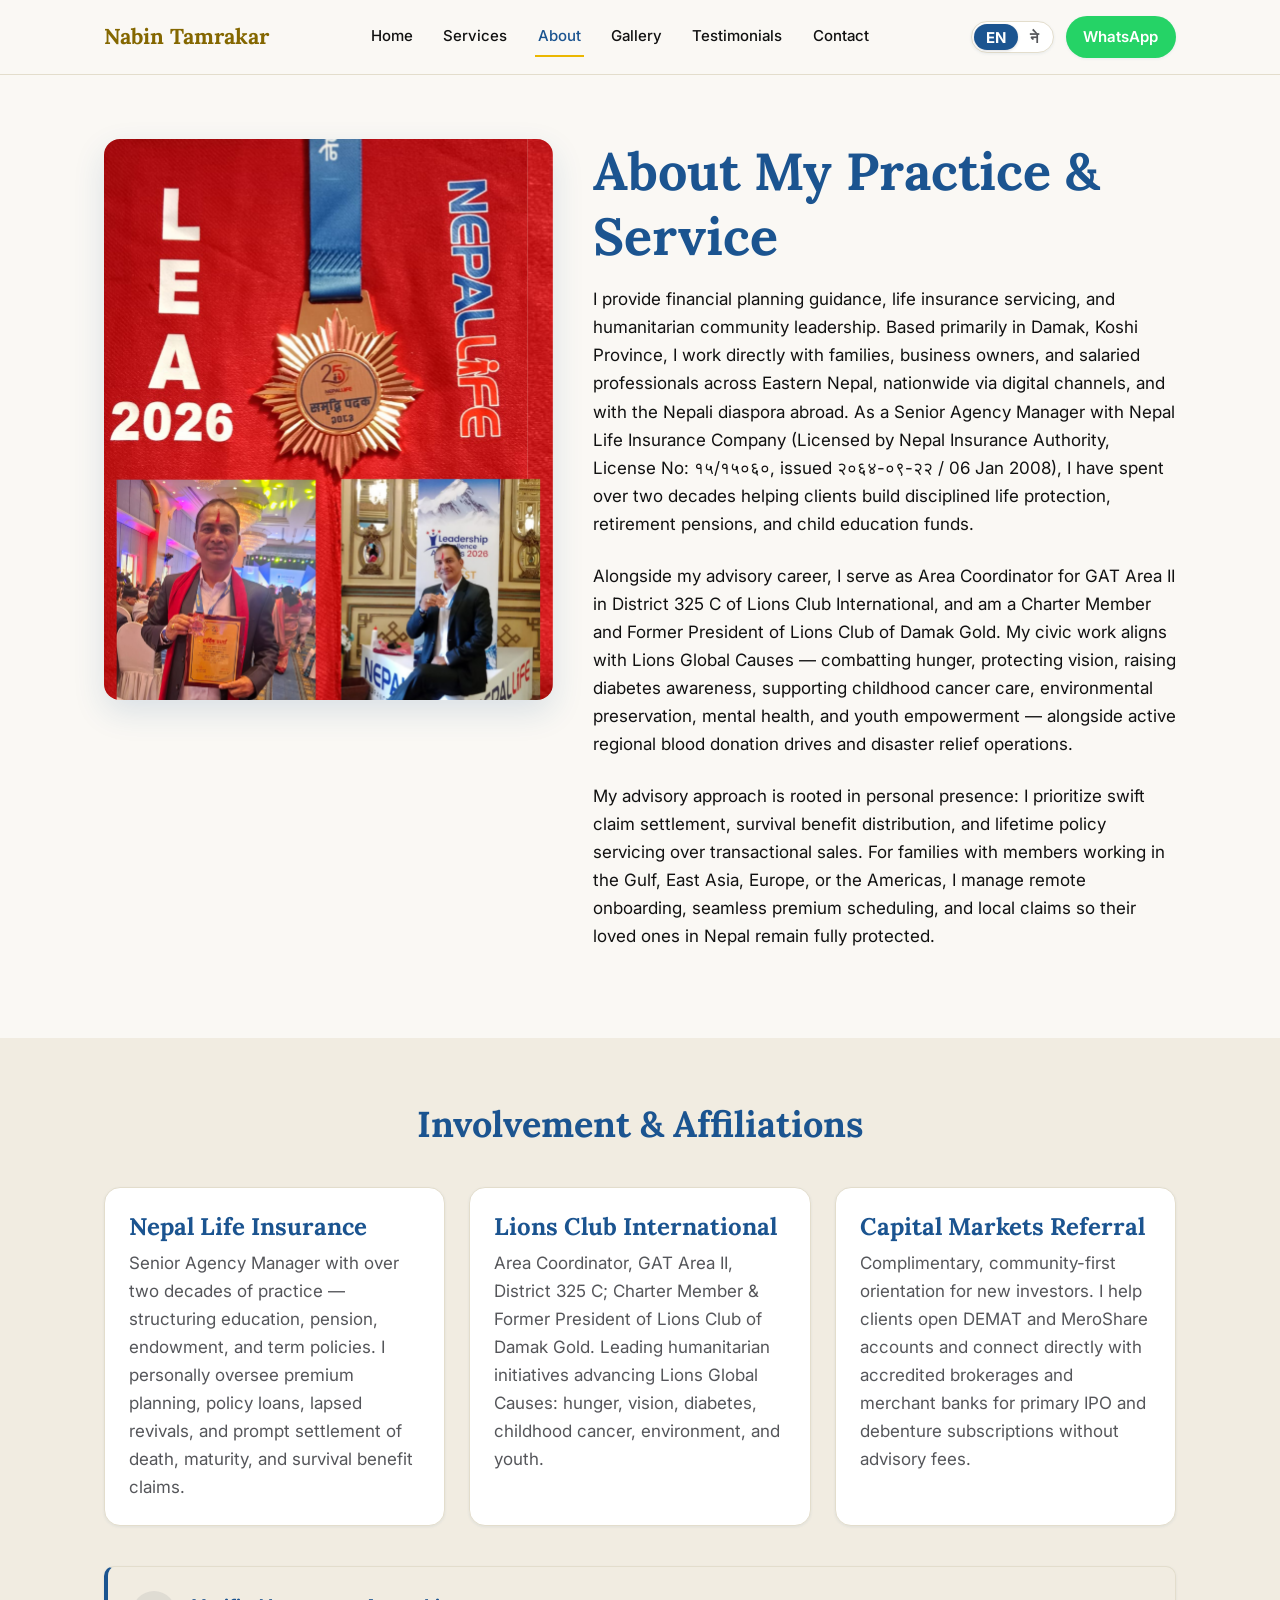
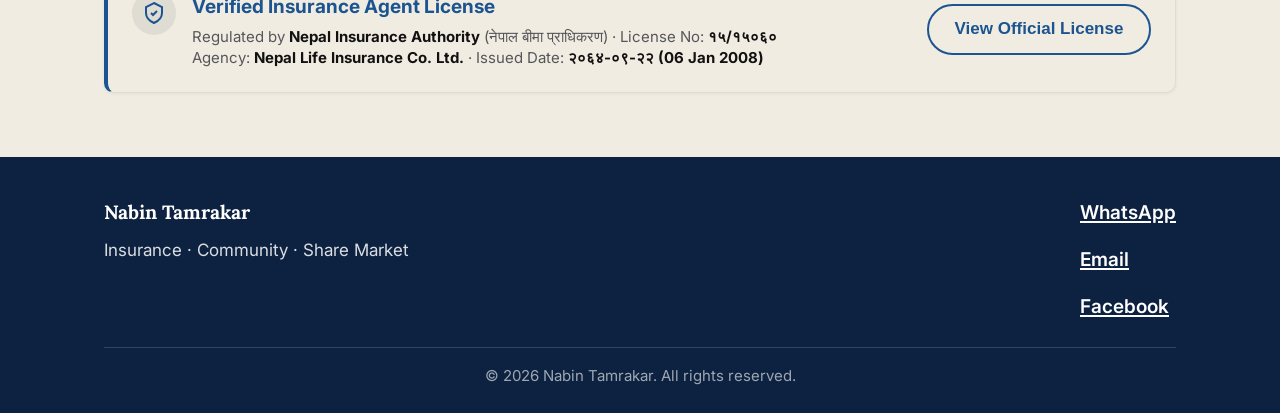
==== commit 4d525454: "refactor(content): rewrite site in authentic first-person calm-authority voice as Nabin Tamrakar" ====
--- a/about.html
+++ b/about.html
@@ -3,8 +3,8 @@
 <head>
   <meta charset="UTF-8" />
   <meta name="viewport" content="width=device-width, initial-scale=1.0, viewport-fit=cover" />
-  <title>About | Nabin Tamrakar</title>
-  <meta name="description" content="Professional background of Nabin Tamrakar — Licensed Nepal Life Insurance agent, LIONS Club Area Coordinator, and financial literacy advisor." />
+  <title>About | Nabin Tamrakar — Senior Agency Manager &amp; Lions Area Coordinator</title>
+  <meta name="description" content="Nabin Tamrakar — Over two decades as Senior Agency Manager at Nepal Life Insurance and Area Coordinator for Lions Club International (GAT Area II, Dist. 325 C). Based in Damak." />
   <link rel="canonical" href="https://nabintmr.github.io/about.html" />
   <link rel="preconnect" href="https://fonts.googleapis.com">
   <link rel="preconnect" href="https://fonts.gstatic.com" crossorigin>
@@ -51,16 +51,20 @@
         </div>
         <div>
           <h1>
-            <span data-lang="en">About My Practice</span>
+            <span data-lang="en">About My Practice &amp; Service</span>
             <span data-lang="ne">मेरो कार्यक्षेत्र र पृष्ठभूमि</span>
           </h1>
           <p>
-            <span data-lang="en">I provide financial planning guidance and community leadership across Eastern Nepal. As a licensed agent with Nepal Life Insurance Company (License No: १५/१५०६०), I work directly with families, business owners, and salaried professionals to build disciplined life coverage, retirement pensions, and child education funds calibrated to realistic household budgets.</span>
-            <span data-lang="ne">म पूर्वी नेपालमा जीवन बीमा योजना, वित्तीय साक्षरता र सामाजिक नेतृत्वमा प्रत्यक्ष सक्रिय छु। Nepal Life Insurance Company को इजाजतप्राप्त बीमा अभिकर्ता (इजाजतपत्र नं: १५/१५०६०) का रूपमा म परिवार, उद्यमी तथा पेशाकर्मीहरूलाई उपयुक्त बजेट अनुसार बाल शिक्षा, अवकाश पेन्सन र दीर्घकालीन जीवन सुरक्षा योजना निर्माणमा सहजीकरण गर्छु।</span>
+            <span data-lang="en">I provide financial planning guidance, life insurance servicing, and humanitarian community leadership. Based primarily in Damak, Koshi Province, I work directly with families, business owners, and salaried professionals across Eastern Nepal, nationwide via digital channels, and with the Nepali diaspora abroad. As a Senior Agency Manager with Nepal Life Insurance Company (Licensed by Nepal Insurance Authority, License No: १५/१५०६०, issued २०६४-०९-२२ / 06 Jan 2008), I have spent over two decades helping clients build disciplined life protection, retirement pensions, and child education funds.</span>
+            <span data-lang="ne">म जीवन बीमा योजना, वित्तीय परामर्श र सामाजिक नेतृत्वमा प्रत्यक्ष सक्रिय छु। दमक (झापा) लाई मुख्य केन्द्र बनाई म कोशी प्रदेश, देशभर डिजिटल माध्यममार्फत र प्रवासमा रहनुभएका सम्पूर्ण नेपाली परिवारहरूसँग प्रत्यक्ष सहकार्य गर्दछु। नेपाल बीमा प्राधिकरणबाट इजाजतप्राप्त (इजाजतपत्र नं: १५/१५०६०, जारी मिति २०६४-०९-२२) तथा नेपाल लाइफ इन्स्योरेन्सको सिनियर एजेन्सी म्यानेजरका रूपमा म विगत दुई दशकभन्दा बढी समयदेखि बाल शिक्षा, अवकाश पेन्सन र दीर्घकालीन जीवन सुरक्षा योजना निर्माणमा निरन्तर समर्पित छु।</span>
           </p>
           <p>
-            <span data-lang="en">Alongside my advisory practice, I serve as Area Coordinator for GAT Area II in District 325 C of Lions Club International. I organize regular blood donation drives, free health screenings, and grassroots relief initiatives, combining accessible civic welfare with pragmatic literacy in personal insurance and capital markets.</span>
-            <span data-lang="ne">मेरो व्यावसायिक अभ्याससँगै म Lions Club International, District 325 C अन्तर्गत GAT Area II को Area Coordinator को जिम्मेवारी सम्हाल्दै आएको छु। म नियमित रक्तदान कार्यक्रम, निःशुल्क स्वास्थ्य परीक्षण शिविर र विपद् राहत अभियान सञ्चालन गर्दै सामाजिक सेवालाई व्यावहारिक वित्तीय साक्षरतासँग जोड्छु।</span>
+            <span data-lang="en">Alongside my advisory career, I serve as Area Coordinator for GAT Area II in District 325 C of Lions Club International, and am a Charter Member and Former President of Lions Club of Damak Gold. My civic work aligns with Lions Global Causes — combatting hunger, protecting vision, raising diabetes awareness, supporting childhood cancer care, environmental preservation, mental health, and youth empowerment — alongside active regional blood donation drives and disaster relief operations.</span>
+            <span data-lang="ne">आफ्नो व्यावसायिक अभ्याससँगै म लायन्स क्लब्स इन्टरनेसनल (Lions Clubs International), District 325 C अन्तर्गत GAT Area II को एरिया कोअर्डिनेटर तथा लायन्स क्लब अफ दमक गोल्ड (Lions Club of Damak Gold) को संस्थापक अध्यक्ष/सदस्यका रूपमा सामाजिक सेवामा समर्पित छु। मेरो सामाजिक कार्य लायन्सका विश्वव्यापी अभियानहरू — भोकमरी निवारण, आँखा तथा दृष्टि सुरक्षा, मधुमेह सचेतना, बाल क्यान्सर सहयोग, वातावरण संरक्षण, मानसिक स्वास्थ्य र युवा सशक्तीकरण — का साथै स्थानीय रक्तदान शिविर र विपद् राहतमा केन्द्रित छ।</span>
+          </p>
+          <p>
+            <span data-lang="en">My advisory approach is rooted in personal presence: I prioritize swift claim settlement, survival benefit distribution, and lifetime policy servicing over transactional sales. For families with members working in the Gulf, East Asia, Europe, or the Americas, I manage remote onboarding, seamless premium scheduling, and local claims so their loved ones in Nepal remain fully protected.</span>
+            <span data-lang="ne">मेरो सल्लाहकार दृष्टिकोण व्यक्तिगत इमानदारी र विश्वसनीयतामा आधारित छ: म केवल पोलिसी बिक्रीमा नभई समयमै दाबी भुक्तानी, आवधिक प्रतिफल (Survival Benefits) र आजीवन ग्राहक सेवालाई पहिलो प्राथमिकता दिन्छु। वैदेशिक रोजगारी वा अध्ययनका सिलसिलामा विदेशमा रहनुभएका नेपालीहरूका लागि अनलाइनबाटै योजना छनोट, प्रिमियम व्यवस्थापन र नेपालमा रहेका परिवारजनको सुरक्षा सुनिश्चित गर्ने कार्यमा म प्रत्यक्ष सहजीकरण गर्दछु।</span>
           </p>
         </div>
       </div>
@@ -81,28 +85,28 @@
               <span data-lang="ne">Nepal Life Insurance</span>
             </h3>
             <p>
-              <span data-lang="en">Licensed Agency Representative assisting individuals and families with policy selection, transparent documentation, premium management, and prompt claim settlements.</span>
-              <span data-lang="ne">इजाजतप्राप्त एजेन्सी म्यानेजर (Nepal Life Insurance) — म उपयुक्त जीवन बीमा योजना छनोट, कागजी प्रक्रिया, प्रिमियम भुक्तानी र दाबी भुक्तानीमा प्रत्यक्ष सहजीकरण गर्छु।</span>
+              <span data-lang="en">Senior Agency Manager with over two decades of practice — structuring education, pension, endowment, and term policies. I personally oversee premium planning, policy loans, lapsed revivals, and prompt settlement of death, maturity, and survival benefit claims.</span>
+              <span data-lang="ne">दुई दशकभन्दा लामो अनुभवसहित सिनियर एजेन्सी म्यानेजर — बाल शिक्षा, पेन्सन, सावधिक र म्यादी बीमा योजनाहरू। प्रिमियम समयतालिका, कर्जा, म्याद नाघेका पोलिसी पुनर्जागरण, र मृत्यु, परिपक्वता तथा आवधिक प्रतिफल (Survival Benefits) दाबी भुक्तानीमा प्रत्यक्ष सहजीकरण।</span>
             </p>
           </div>
           <div class="card">
             <h3>
-              <span data-lang="en">LIONS Club International</span>
-              <span data-lang="ne">LIONS Club International</span>
+              <span data-lang="en">Lions Club International</span>
+              <span data-lang="ne">Lions Club International</span>
             </h3>
             <p>
-              <span data-lang="en">Area Coordinator, Global Action Team (GAT) Area II, District 325 C — directing local service missions, medical camps, and community relief initiatives.</span>
-              <span data-lang="ne">Area Coordinator, Global Action Team (GAT) Area II, District 325 C — म स्थानीय सेवा अभियान, स्वास्थ्य शिविर र सामाजिक राहत कार्यक्रमहरूको संयोजन तथा नेतृत्व गर्छु।</span>
+              <span data-lang="en">Area Coordinator, GAT Area II, District 325 C; Charter Member &amp; Former President of Lions Club of Damak Gold. Leading humanitarian initiatives advancing Lions Global Causes: hunger, vision, diabetes, childhood cancer, environment, and youth.</span>
+              <span data-lang="ne">एरिया कोअर्डिनेटर (GAT Area II, Dist. 325 C) तथा लायन्स क्लब अफ दमक गोल्डका संस्थापक अध्यक्ष/सदस्य। लायन्सका विश्वव्यापी अभियानहरू (भोकमरी, आँखा उपचार, मधुमेह, बाल क्यान्सर, वातावरण र युवा) तथा स्थानीय सेवा कार्यहरूको संयोजन।</span>
             </p>
           </div>
           <div class="card">
             <h3>
-              <span data-lang="en">Share Market Guidance</span>
-              <span data-lang="ne">सेयर बजार सहजीकरण</span>
+              <span data-lang="en">Capital Markets Referral</span>
+              <span data-lang="ne">पुँजी बजार सहजीकरण</span>
             </h3>
             <p>
-              <span data-lang="en">Hands-on guidance for beginners entering Nepal's capital markets, from DEMAT and MeroShare setup to primary market IPO, FPO, right share, and debenture applications.</span>
-              <span data-lang="ne">नेपाली पुँजी बजारमा नयाँ लगानीकर्ताका लागि म DEMAT र MeroShare खोल्नेदेखि IPO, FPO, हकप्रद सेयर र ऋणपत्रमा आवेदन दिनेसम्मका प्रक्रिया सिकाउँछु।</span>
+              <span data-lang="en">Complimentary, community-first orientation for new investors. I help clients open DEMAT and MeroShare accounts and connect directly with accredited brokerages and merchant banks for primary IPO and debenture subscriptions without advisory fees.</span>
+              <span data-lang="ne">नयाँ लगानीकर्ताका लागि निःशुल्क प्रारम्भिक सहजीकरण। DEMAT र MeroShare खोल्न, प्राथमिक बजार बुझ्न र आधिकारिक ब्रोकर तथा मर्चेन्ट बैंकहरूसँग समन्वय गरी IPO तथा ऋणपत्रमा लगानी गर्न निःशुल्क मार्गदर्शन।</span>
             </p>
           </div>
         </div>
@@ -120,11 +124,11 @@
               <div class="credential-sub">
                 <span data-lang="en">
                   Regulated by <strong>Nepal Insurance Authority</strong> (नेपाल बीमा प्राधिकरण) · License No: <strong>१५/१५०६०</strong><br />
-                  Agency: <strong>Nepal Life Insurance Co. Ltd.</strong> · Valid Till: <strong>२०८५-१२-१३ (2029 CE)</strong>
+                  Agency: <strong>Nepal Life Insurance Co. Ltd.</strong> · Issued Date: <strong>२०६४-०९-२२ (06 Jan 2008)</strong>
                 </span>
                 <span data-lang="ne">
                   नियामक निकाय: <strong>नेपाल बीमा प्राधिकरण (Nepal Insurance Authority)</strong> · इजाजतपत्र नं: <strong>१५/१५०६०</strong><br />
-                  बीमक: <strong>Nepal Life Insurance Co. Ltd. (श्री नेपाल लाईफ इन्स्योरेन्स कं. लि.)</strong> · बहाल रहने मिति: <strong>२०८५-१२-१३ (2029 CE)</strong>
+                  बीमक: <strong>Nepal Life Insurance Co. Ltd. (श्री नेपाल लाईफ इन्स्योरेन्स कं. लि.)</strong> · जारी मिति: <strong>२०६४-०९-२२ (06 Jan 2008)</strong>
                 </span>
               </div>
             </div>
@@ -181,15 +185,7 @@
             </tr>
             <tr>
               <th>जारी मिति (Issued Date)</th>
-              <td>२०६४-०९-२२ (06 Jan 2008)</td>
-            </tr>
-            <tr>
-              <th>पछिल्लो नवीकरण (Last Renewal)</th>
-              <td>२०८२-११-११ (23 Feb 2026)</td>
-            </tr>
-            <tr>
-              <th>बहाल रहने मिति (Valid Until)</th>
-              <td><span style="display:inline-block; padding:0.15rem 0.5rem; background:#e8f5e9; color:#2e7d32; font-weight:700; border-radius:4px;">२०८५-१२-१३ (26 Mar 2029)</span></td>
+              <td><strong>२०६४-०९-२२ (06 Jan 2008)</strong></td>
             </tr>
             <tr>
               <th>अख्तियारवाला (Signatory)</th>
